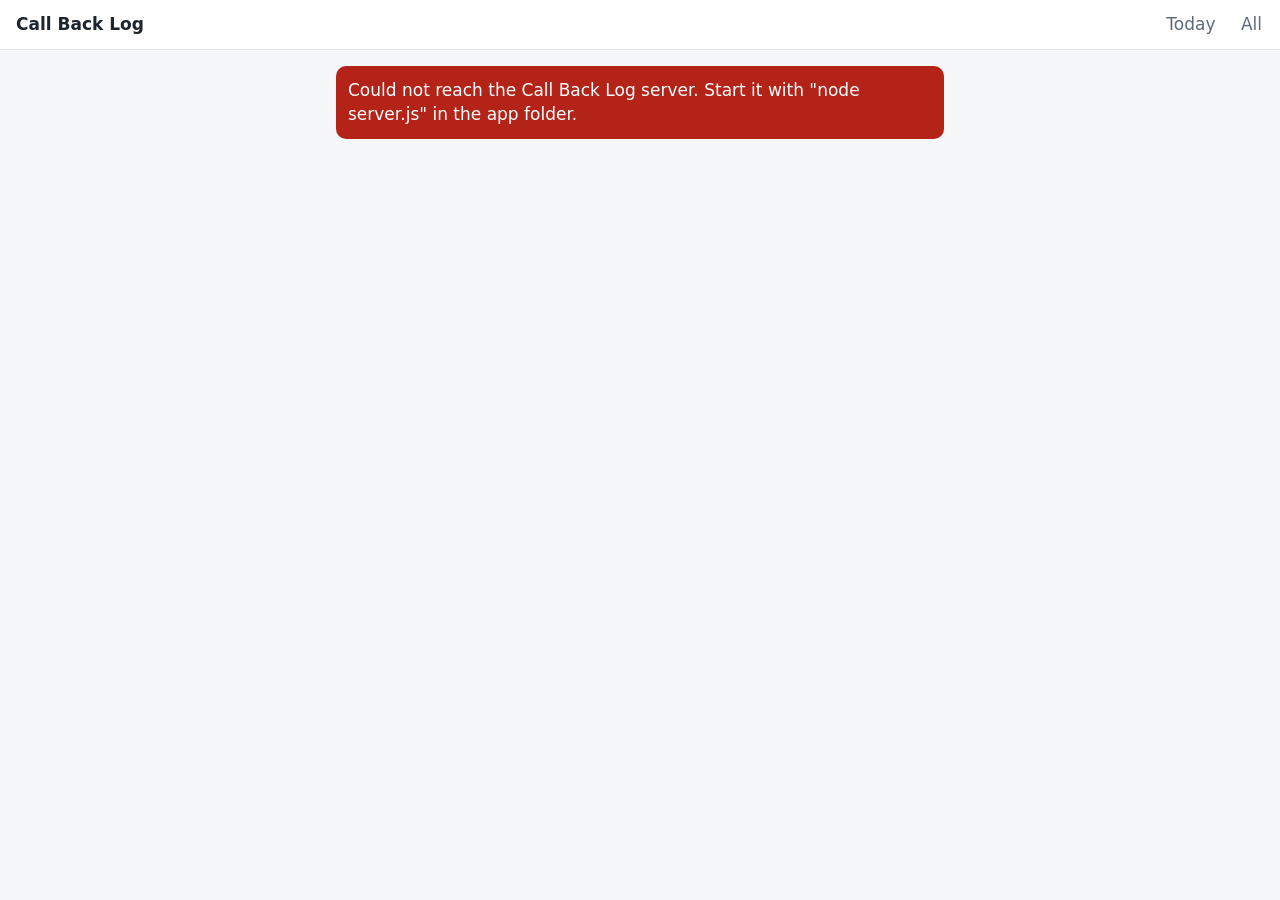
==== app/public/index.html @ a194acab "Add spoken date input for callbacks Parses phrases like 'Thursday at 2' or 'in 3 days', shows the in" ====
<!doctype html>
<html lang="en">
<head>
  <meta charset="utf-8">
  <meta name="viewport" content="width=device-width, initial-scale=1">
  <title>Call Back Log</title>
  <link rel="stylesheet" href="style.css">
</head>
<body>
  <header class="top">
    <a href="#/" class="brand">Call Back Log</a>
    <nav>
      <a href="#/" id="nav-home">Today</a>
      <a href="#/all" id="nav-all">All</a>
    </nav>
  </header>
  <main id="app" aria-live="polite"></main>
  <script src="dateparse.js"></script>
  <script src="app.js"></script>
</body>
</html>
---- app/public/style.css ----
:root {
  --bg: #f6f7f9;
  --card: #ffffff;
  --text: #1c2430;
  --muted: #5d6b7c;
  --line: #dde2e8;
  --brand: #1d4ed8;
  --brand-text: #ffffff;
  --yellow-bg: #fff3bf;
  --yellow-text: #5c4a00;
  --red-bg: #d62828;
  --red-text: #ffffff;
  --ok-bg: #e3f2e7;
  --ok-text: #14532d;
  --danger: #b42318;
}
@media (prefers-color-scheme: dark) {
  :root {
    --bg: #11151b; --card: #1a2029; --text: #e8edf3; --muted: #9aa8b8; --line: #2b3441;
    --brand: #6ea0ff; --brand-text: #08111f;
    --yellow-bg: #5c4a00; --yellow-text: #fff3bf;
    --ok-bg: #173a24; --ok-text: #bfe8cc;
    --danger: #ff8a80;
  }
}
* { box-sizing: border-box; }
body {
  margin: 0; background: var(--bg); color: var(--text);
  font: 17px/1.45 system-ui, -apple-system, "Segoe UI", Roboto, sans-serif;
}
.top {
  display: flex; align-items: center; justify-content: space-between;
  padding: 12px 16px; background: var(--card); border-bottom: 1px solid var(--line);
  position: sticky; top: 0; z-index: 5;
}
.brand { font-weight: 700; color: var(--text); text-decoration: none; }
nav a { margin-left: 16px; color: var(--muted); text-decoration: none; padding: 8px 2px; }
nav a.active { color: var(--brand); font-weight: 700; }
main { max-width: 640px; margin: 0 auto; padding: 16px; }
h1 { font-size: 1.4rem; margin: 4px 0 12px; }
h2 { font-size: 1.05rem; margin: 20px 0 8px; }
.muted { color: var(--muted); }
.card {
  background: var(--card); border: 1px solid var(--line); border-radius: 12px;
  padding: 14px; margin-bottom: 12px;
}
a.row {
  display: block; text-decoration: none; color: inherit;
}
.row-top { display: flex; justify-content: space-between; align-items: center; gap: 8px; }
.name { font-weight: 700; }
.badge {
  display: inline-block; padding: 3px 10px; border-radius: 999px;
  font-size: 0.85rem; font-weight: 700; white-space: nowrap;
}
.badge.due { background: var(--ok-bg); color: var(--ok-text); }
.badge.yellow { background: var(--yellow-bg); color: var(--yellow-text); }
.badge.red { background: var(--red-bg); color: var(--red-text); }
.badge.dnc { background: var(--danger); color: #fff; }
.card.yellow { border-left: 6px solid #e0a800; }
.card.red { border-left: 6px solid var(--red-bg); }
.btn {
  display: inline-block; min-height: 48px; padding: 12px 18px; border-radius: 10px;
  border: 1px solid var(--line); background: var(--card); color: var(--text);
  font: inherit; font-weight: 600; text-decoration: none; cursor: pointer; text-align: center;
}
.btn.primary { background: var(--brand); color: var(--brand-text); border-color: var(--brand); }
.btn.danger { color: var(--danger); border-color: var(--danger); }
.btn[disabled], .btn.disabled { opacity: 0.45; pointer-events: none; }
.btn.block { display: block; width: 100%; margin-bottom: 10px; }
.actions { display: flex; gap: 10px; flex-wrap: wrap; margin: 12px 0; }
.actions .btn { flex: 1 1 140px; }
label { display: block; font-weight: 600; margin: 14px 0 6px; }
input, textarea {
  width: 100%; padding: 12px; border: 1px solid var(--line); border-radius: 10px;
  font: inherit; background: var(--card); color: var(--text);
}
textarea { min-height: 140px; resize: vertical; }
.banner {
  background: var(--danger); color: #fff; font-weight: 700; padding: 12px 14px;
  border-radius: 10px; margin-bottom: 12px;
}
.quick { display: flex; gap: 8px; flex-wrap: wrap; margin: 8px 0; }
.quick .btn { min-height: 44px; padding: 8px 14px; }
.step { color: var(--muted); font-size: 0.9rem; }
.issue { display: flex; justify-content: space-between; align-items: center; gap: 10px; padding: 8px 0; border-bottom: 1px solid var(--line); }
.issue:last-child { border-bottom: 0; }
.issue.done span { text-decoration: line-through; color: var(--muted); }
.issue .btn { min-height: 40px; padding: 6px 12px; }
.call h3 { margin: 0 0 4px; font-size: 1rem; }
.call dl { margin: 6px 0 0; }
.call dt { font-weight: 700; font-size: 0.85rem; color: var(--muted); margin-top: 6px; }
.call dd { margin: 0; white-space: pre-wrap; }
.confirm { font-weight: 700; color: var(--ok-text); background: var(--ok-bg); padding: 8px 12px; border-radius: 8px; }
.empty { text-align: center; padding: 28px 8px; color: var(--muted); }
.error { background: var(--danger); color: #fff; padding: 12px; border-radius: 10px; }
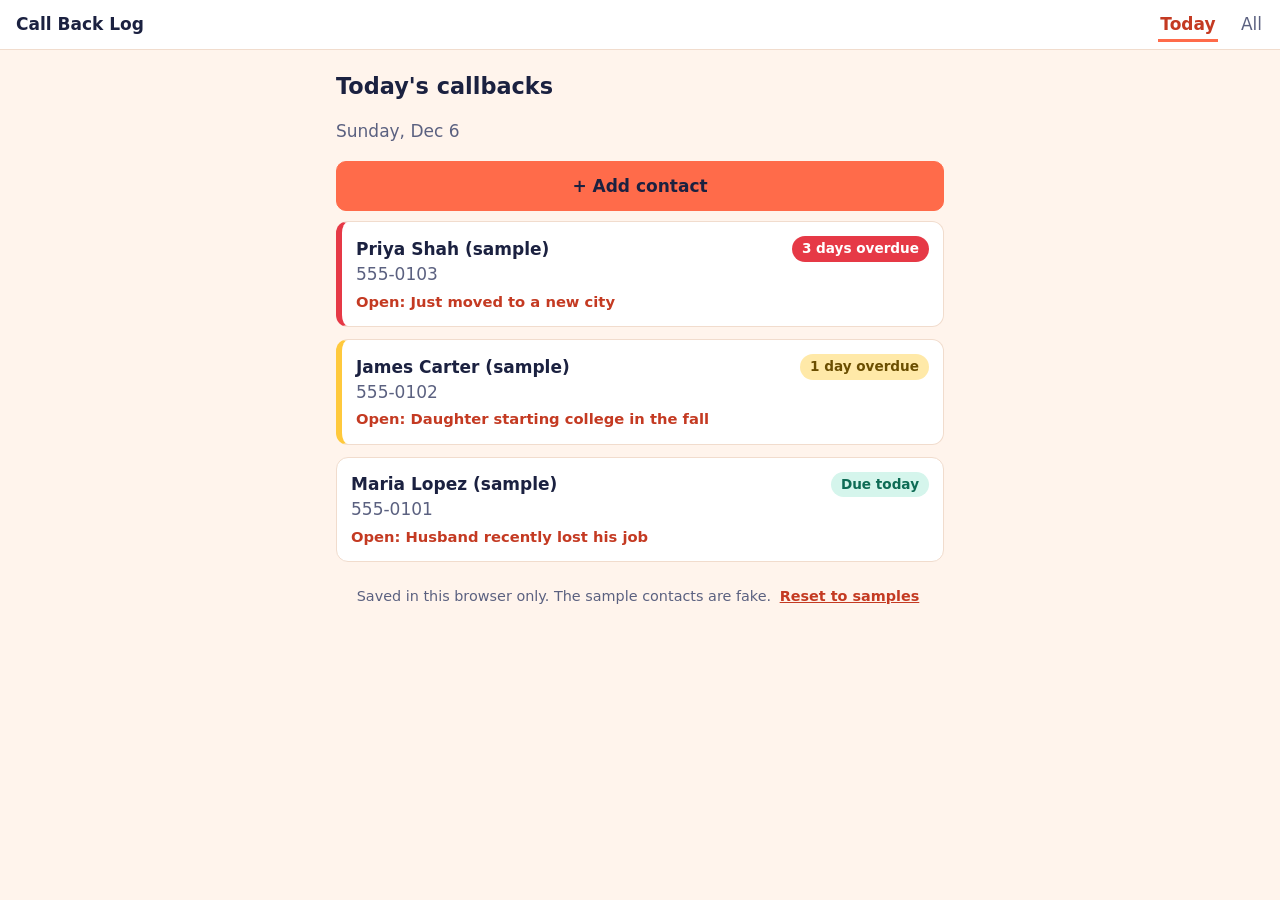
==== commit 3d223e06: "Run without the local server (browser storage) and add site publish script The app now uses server.j" ====
--- a/app/public/index.html
+++ b/app/public/index.html
@@ -15,6 +15,7 @@
     </nav>
   </header>
   <main id="app" aria-live="polite"></main>
+  <script src="sample.js"></script>
   <script src="dateparse.js"></script>
   <script src="app.js"></script>
 </body>
--- a/app/public/style.css
+++ b/app/public/style.css
@@ -1,26 +1,29 @@
 :root {
-  --bg: #f6f7f9;
+  /* Sunrise: soft peach ground, coral for actions, deep navy ink, mint for "due today" */
+  --bg: #fff4ec;
   --card: #ffffff;
-  --text: #1c2430;
-  --muted: #5d6b7c;
-  --line: #dde2e8;
-  --brand: #1d4ed8;
-  --brand-text: #ffffff;
-  --yellow-bg: #fff3bf;
-  --yellow-text: #5c4a00;
-  --red-bg: #d62828;
+  --text: #1b2140;
+  --muted: #5b6180;
+  --line: #f1dccd;
+  --brand: #ff6b4a;       /* coral fills (buttons, stripes) */
+  --brand-text: #1b2140;  /* navy reads better on coral than white does */
+  --brand-ink: #c43a22;   /* coral dark enough for small text */
+  --yellow-bg: #ffe9a8;
+  --yellow-text: #6b4e00;
+  --yellow-edge: #ffc93c;
+  --red-bg: #e63946;
   --red-text: #ffffff;
-  --ok-bg: #e3f2e7;
-  --ok-text: #14532d;
-  --danger: #b42318;
+  --ok-bg: #d5f5ec;
+  --ok-text: #0e6b55;
+  --danger: #c62f3b;
 }
 @media (prefers-color-scheme: dark) {
   :root {
-    --bg: #11151b; --card: #1a2029; --text: #e8edf3; --muted: #9aa8b8; --line: #2b3441;
-    --brand: #6ea0ff; --brand-text: #08111f;
-    --yellow-bg: #5c4a00; --yellow-text: #fff3bf;
-    --ok-bg: #173a24; --ok-text: #bfe8cc;
-    --danger: #ff8a80;
+    --bg: #161a30; --card: #1f2440; --text: #fdeee4; --muted: #b3b7cf; --line: #343a5c;
+    --brand: #ff7d5e; --brand-text: #1b2140; --brand-ink: #ff9b80;
+    --yellow-bg: #5c4500; --yellow-text: #ffe9a8; --yellow-edge: #ffc93c;
+    --ok-bg: #124a3d; --ok-text: #b8f0df;
+    --danger: #ff8a8f;
   }
 }
 * { box-sizing: border-box; }
@@ -35,7 +38,7 @@
 }
 .brand { font-weight: 700; color: var(--text); text-decoration: none; }
 nav a { margin-left: 16px; color: var(--muted); text-decoration: none; padding: 8px 2px; }
-nav a.active { color: var(--brand); font-weight: 700; }
+nav a.active { color: var(--brand-ink); font-weight: 700; box-shadow: inset 0 -3px 0 var(--brand); }
 main { max-width: 640px; margin: 0 auto; padding: 16px; }
 h1 { font-size: 1.4rem; margin: 4px 0 12px; }
 h2 { font-size: 1.05rem; margin: 20px 0 8px; }
@@ -57,7 +60,7 @@
 .badge.yellow { background: var(--yellow-bg); color: var(--yellow-text); }
 .badge.red { background: var(--red-bg); color: var(--red-text); }
 .badge.dnc { background: var(--danger); color: #fff; }
-.card.yellow { border-left: 6px solid #e0a800; }
+.card.yellow { border-left: 6px solid var(--yellow-edge); }
 .card.red { border-left: 6px solid var(--red-bg); }
 .btn {
   display: inline-block; min-height: 48px; padding: 12px 18px; border-radius: 10px;
@@ -92,5 +95,9 @@
 .call dt { font-weight: 700; font-size: 0.85rem; color: var(--muted); margin-top: 6px; }
 .call dd { margin: 0; white-space: pre-wrap; }
 .confirm { font-weight: 700; color: var(--ok-text); background: var(--ok-bg); padding: 8px 12px; border-radius: 8px; }
+.prev { margin-top: 4px; font-size: 0.92rem; font-weight: 700; color: var(--brand-ink); overflow-wrap: anywhere; }
+.prev .muted { font-weight: 600; }
+.note { margin-top: 20px; font-size: 0.9rem; color: var(--muted); text-align: center; }
+.linkbtn { background: none; border: 0; padding: 4px; font: inherit; font-weight: 700; color: var(--brand-ink); text-decoration: underline; cursor: pointer; }
 .empty { text-align: center; padding: 28px 8px; color: var(--muted); }
 .error { background: var(--danger); color: #fff; padding: 12px; border-radius: 10px; }
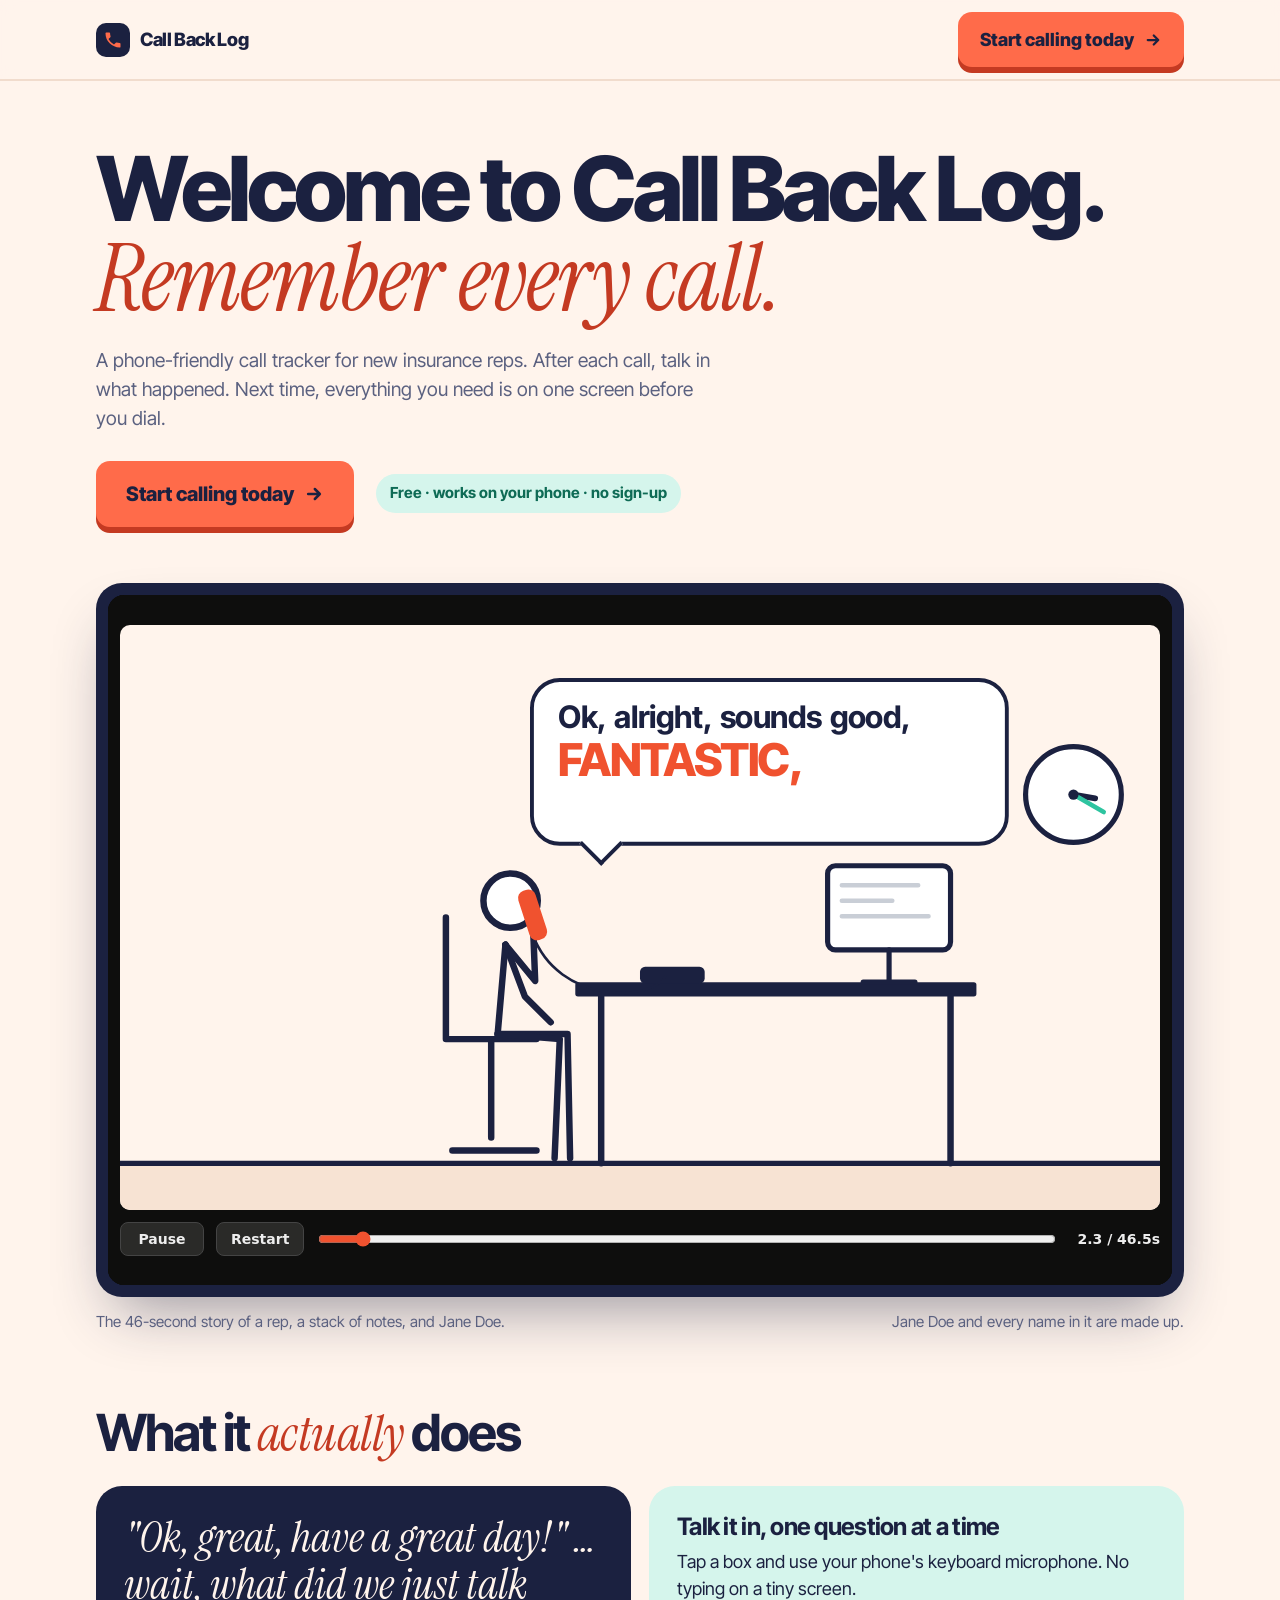
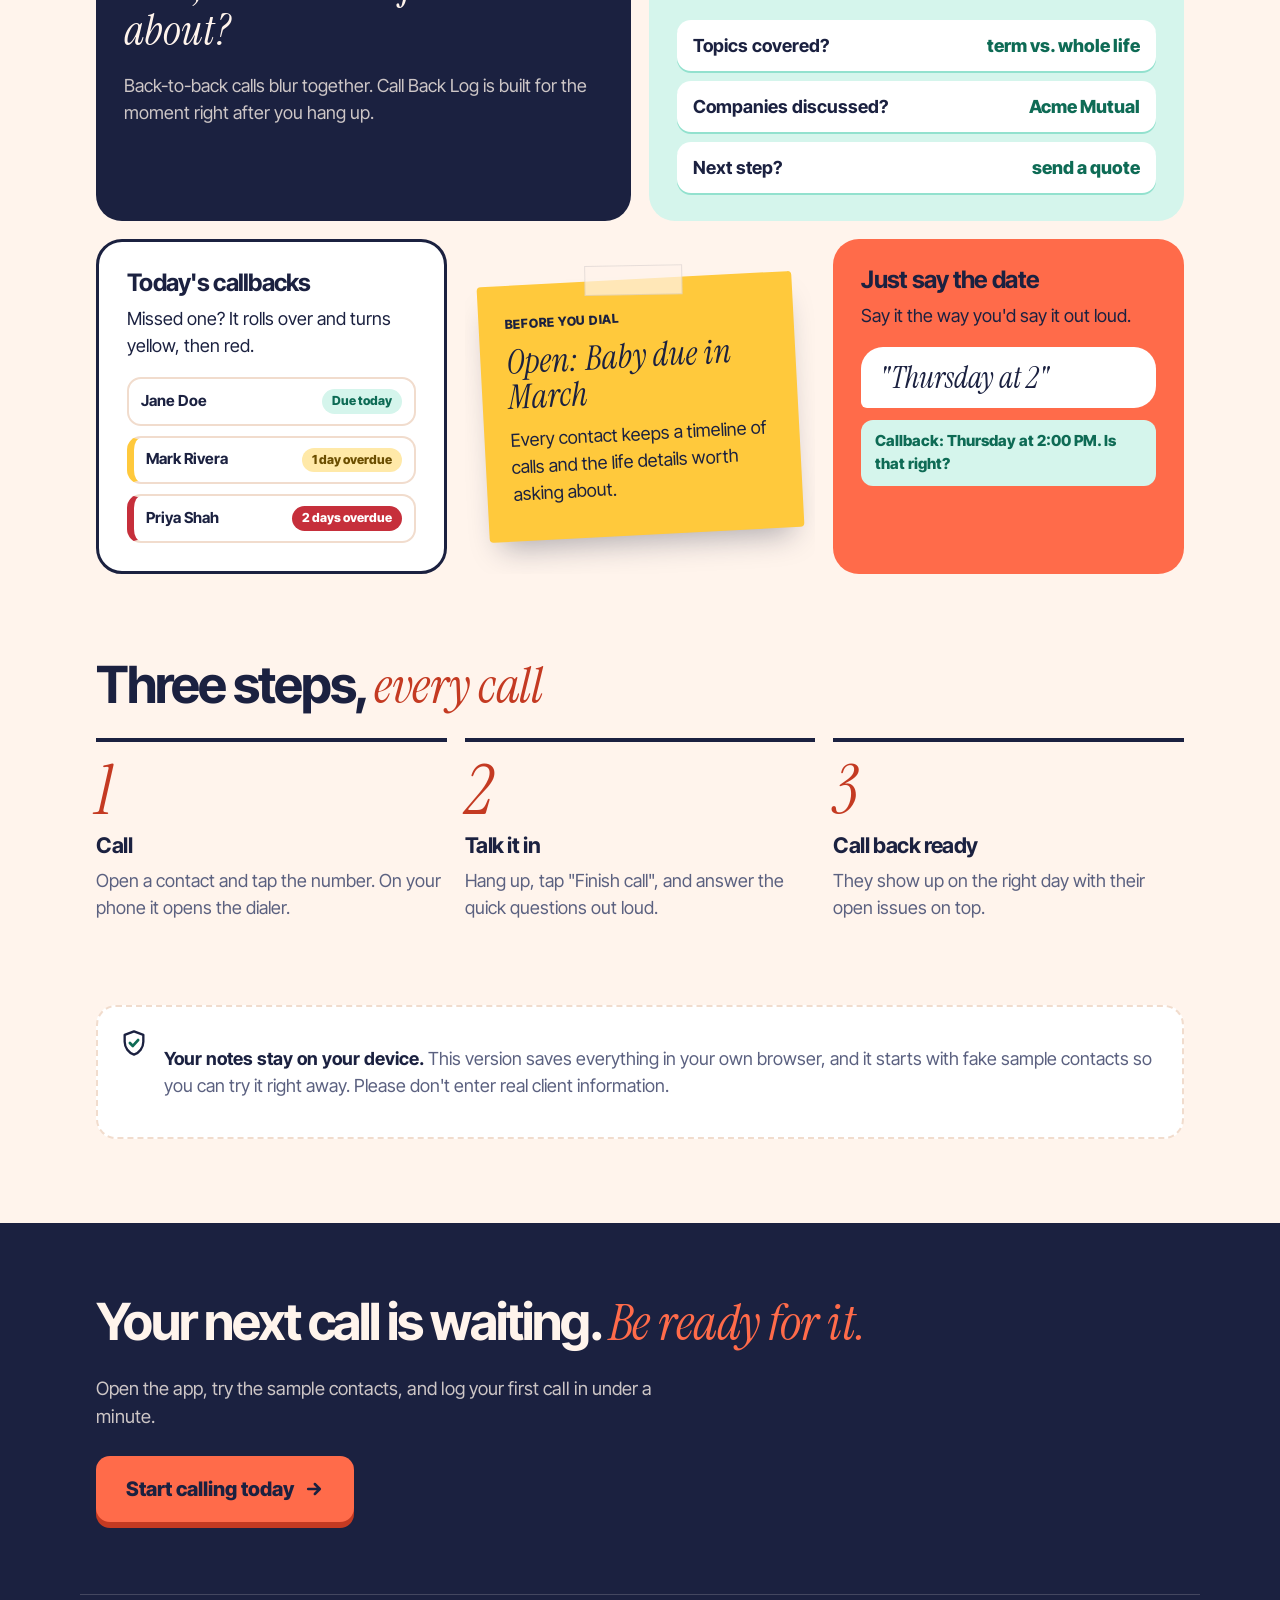
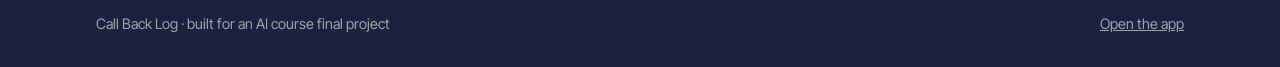
==== commit d76b576e: "Add a home page; move the app to app.html The share link now opens a welcome page with the ad, what " ====
--- a/app/public/index.html
+++ b/app/public/index.html
@@ -4,19 +4,228 @@
   <meta charset="utf-8">
   <meta name="viewport" content="width=device-width, initial-scale=1">
   <title>Call Back Log</title>
-  <link rel="stylesheet" href="style.css">
+  <meta name="description" content="Welcome to Call Back Log: a phone-friendly call tracker for new insurance reps. Talk in your notes after each call and see who to call back today.">
+  <link rel="preconnect" href="https://fonts.googleapis.com">
+  <link rel="preconnect" href="https://fonts.gstatic.com" crossorigin>
+  <link href="https://fonts.googleapis.com/css2?family=Inter+Tight:wght@500;600;700;800&family=Instrument+Serif:ital@0;1&display=swap" rel="stylesheet">
+  <style>
+    /* Sunrise, same palette as the app and the ad */
+    :root {
+      --peach: #fff4ec; --peach-deep: #ffe3d2; --card: #ffffff;
+      --navy: #1b2140; --muted: #5b6180; --line: #f1dccd;
+      --coral: #ff6b4a; --coral-ink: #c43a22;
+      --mint: #2ec4a0; --mint-soft: #d5f5ec; --mint-ink: #0e6b55;
+      --sun: #ffc93c; --sun-soft: #ffe9a8; --sun-ink: #6b4e00;
+      --red: #c62f3b;
+      --sans: "Inter Tight", "Segoe UI", system-ui, -apple-system, sans-serif;
+      --serif: "Instrument Serif", Georgia, "Times New Roman", serif;
+    }
+    * { box-sizing: border-box; }
+    html { scroll-behavior: smooth; }
+    body { margin: 0; background: var(--peach); color: var(--navy); font: 18px/1.5 var(--sans); }
+    a { color: inherit; }
+    .wrap { max-width: 1120px; margin: 0 auto; padding-left: max(16px, env(safe-area-inset-left, 0px)); padding-right: max(16px, env(safe-area-inset-right, 0px)); }
+    .serif { font-family: var(--serif); font-style: italic; font-weight: 400; letter-spacing: -0.01em; }
+
+    /* the orange "Start calling today" button, same coral as the app's Call button */
+    .cta { display: inline-flex; align-items: center; gap: 10px; background: var(--coral); color: var(--navy); font-weight: 800; text-decoration: none;
+           padding: 14px 22px; border-radius: 14px; box-shadow: 0 6px 0 var(--coral-ink); transition: transform .12s ease, box-shadow .12s ease; white-space: nowrap; }
+    .cta:hover { transform: translateY(-2px); box-shadow: 0 8px 0 var(--coral-ink); }
+    .cta:active { transform: translateY(3px); box-shadow: 0 3px 0 var(--coral-ink); }
+    .cta:focus-visible { outline: 3px solid var(--navy); outline-offset: 4px; }
+    .cta svg { flex: none; }
+    .cta.big { font-size: 1.25rem; padding: 18px 30px; }
+
+    /* top bar */
+    .top { position: sticky; top: env(safe-area-inset-top, 0px); z-index: 10; background: color-mix(in srgb, var(--peach) 92%, transparent); backdrop-filter: blur(8px); border-bottom: 2px solid var(--line); }
+    .top .wrap { display: flex; align-items: center; justify-content: space-between; gap: 12px; padding-block: 12px; }
+    .logo { display: inline-flex; align-items: center; gap: 10px; font-weight: 800; font-size: 1.15rem; text-decoration: none; letter-spacing: -0.02em; }
+    .logo i { width: 34px; height: 34px; border-radius: 10px; background: var(--navy); display: grid; place-items: center; flex: none; }
+
+    /* hero */
+    .hero { padding-block: 64px 32px; }
+    .hero h1 { margin: 0; font-size: clamp(2.6rem, 7.5vw, 5.6rem); line-height: .98; letter-spacing: -0.045em; font-weight: 800; text-wrap: balance; }
+    .hero h1 .serif { color: var(--coral-ink); display: block; font-size: 1.04em; }
+    .hero p { max-width: 620px; font-size: 1.2rem; color: var(--muted); margin: 22px 0 28px; }
+    .hero .row { display: flex; flex-wrap: wrap; gap: 14px 22px; align-items: center; }
+    .pill { display: inline-flex; gap: 8px; align-items: center; font-weight: 700; font-size: .95rem; color: var(--mint-ink); background: var(--mint-soft); padding: 8px 14px; border-radius: 999px; }
+
+    /* the ad, framed like a screen */
+    .reel { margin-block: 24px 72px; }
+    .reel-frame { background: var(--navy); border-radius: 26px; padding: 12px; box-shadow: 0 30px 60px -20px rgba(27, 33, 64, .45); }
+    .reel iframe { display: block; width: 100%; border: 0; border-radius: 16px; height: calc(min(100vw - 56px, 1096px) * 0.5625 + 74px); background: #0e0e0d; }
+    .reel-cap { display: flex; justify-content: space-between; gap: 12px; flex-wrap: wrap; color: var(--muted); font-size: .95rem; margin-top: 14px; }
+
+    /* section titles */
+    .eyeline { display: flex; align-items: baseline; gap: 14px; flex-wrap: wrap; margin-bottom: 26px; }
+    h2 { margin: 0; font-size: clamp(2rem, 4.6vw, 3.2rem); line-height: 1.02; letter-spacing: -0.04em; text-wrap: balance; }
+    h2 .serif { color: var(--coral-ink); }
+
+    /* "what it does": tiles that each look different on purpose */
+    .bento { display: grid; grid-template-columns: repeat(6, 1fr); gap: 18px; margin-bottom: 84px; }
+    .tile { border-radius: 26px; padding: 28px; position: relative; overflow: hidden; min-width: 0; }
+    .tile h3 { margin: 0 0 8px; font-size: 1.5rem; letter-spacing: -0.03em; line-height: 1.1; }
+    .tile p { margin: 0; }
+    .t-problem { grid-column: span 3; background: var(--navy); color: var(--peach); }
+    .t-problem blockquote { margin: 0 0 18px; font-family: var(--serif); font-style: italic; font-size: clamp(1.9rem, 3.6vw, 2.7rem); line-height: 1.08; }
+    .t-problem p { color: color-mix(in srgb, var(--peach) 78%, var(--navy)); }
+    .t-talk { grid-column: span 3; background: var(--mint-soft); color: var(--navy); }
+    .t-talk .q { margin-top: 18px; display: grid; gap: 10px; }
+    .t-talk .q span { background: var(--card); border-radius: 14px; padding: 12px 16px; font-weight: 700; display: flex; justify-content: space-between; gap: 10px; box-shadow: 0 2px 0 color-mix(in srgb, var(--mint) 40%, transparent); }
+    .t-talk .q b { color: var(--mint-ink); font-weight: 800; }
+    .t-today { grid-column: span 2; background: var(--card); border: 3px solid var(--navy); }
+    .stack { display: grid; gap: 10px; margin-top: 18px; }
+    .row-card { display: flex; justify-content: space-between; align-items: center; gap: 8px; border: 2px solid var(--line); border-radius: 14px; padding: 10px 12px; font-weight: 700; font-size: .95rem; }
+    .row-card.y { border-left: 7px solid var(--sun); } .row-card.r { border-left: 7px solid var(--red); }
+    .badge { font-size: .78rem; font-weight: 800; border-radius: 999px; padding: 3px 10px; white-space: nowrap; }
+    .b-mint { background: var(--mint-soft); color: var(--mint-ink); } .b-sun { background: var(--sun-soft); color: var(--sun-ink); } .b-red { background: var(--red); color: #fff; }
+    .t-note { grid-column: span 2; background: transparent; display: grid; place-items: center; padding: 18px; }
+    .sticky { background: var(--sun); color: var(--navy); width: 100%; max-width: 330px; padding: 30px 26px 34px; transform: rotate(-3deg); box-shadow: 0 18px 30px -12px rgba(27, 33, 64, .35); border-radius: 4px; position: relative; }
+    .sticky::before { content: ""; position: absolute; left: 50%; top: -14px; width: 96px; height: 28px; transform: translateX(-50%) rotate(2deg); background: color-mix(in srgb, var(--peach) 70%, transparent); border: 1px solid color-mix(in srgb, var(--navy) 10%, transparent); }
+    .sticky small { display: block; font-weight: 800; letter-spacing: .06em; text-transform: uppercase; font-size: .78rem; margin-bottom: 10px; }
+    .sticky strong { display: block; font-family: var(--serif); font-style: italic; font-weight: 400; font-size: 2.1rem; line-height: 1.05; margin-bottom: 12px; }
+    .t-date { grid-column: span 2; background: var(--coral); color: var(--navy); }
+    .speech { margin-top: 18px; background: var(--card); border-radius: 22px 22px 22px 6px; padding: 14px 18px; font-family: var(--serif); font-style: italic; font-size: 1.9rem; line-height: 1.1; }
+    .confirm { margin-top: 12px; background: var(--mint-soft); color: var(--mint-ink); font-weight: 800; border-radius: 12px; padding: 10px 14px; font-size: .95rem; }
+
+    /* three steps */
+    .steps { display: grid; grid-template-columns: repeat(3, 1fr); gap: 18px; margin-bottom: 84px; counter-reset: step; }
+    .step { border-top: 4px solid var(--navy); padding-top: 18px; }
+    .step::before { counter-increment: step; content: counter(step); display: block; font-family: var(--serif); font-style: italic; font-size: 4.2rem; line-height: .9; color: var(--coral-ink); margin-bottom: 8px; }
+    .step h3 { margin: 0 0 6px; font-size: 1.35rem; letter-spacing: -0.02em; }
+    .step p { margin: 0; color: var(--muted); }
+
+    /* honest note about data */
+    .note { display: flex; gap: 16px; align-items: flex-start; background: var(--card); border: 2px dashed var(--line); border-radius: 20px; padding: 20px 22px; margin-bottom: 84px; color: var(--muted); }
+    .note b { color: var(--navy); }
+
+    /* bottom call to action */
+    .finale { background: var(--navy); color: var(--peach); padding-block: 72px; }
+    .finale .wrap { display: grid; gap: 26px; justify-items: start; }
+    .finale h2 .serif { color: var(--coral); }
+    .finale p { margin: 0; max-width: 560px; color: color-mix(in srgb, var(--peach) 78%, var(--navy)); font-size: 1.15rem; }
+    footer { background: var(--navy); color: color-mix(in srgb, var(--peach) 60%, var(--navy)); font-size: .9rem; padding-block: 0 32px; }
+    footer .wrap { border-top: 1px solid color-mix(in srgb, var(--peach) 18%, transparent); padding-top: 18px; display: flex; justify-content: space-between; gap: 12px; flex-wrap: wrap; }
+
+    @media (max-width: 860px) {
+      .bento { grid-template-columns: 1fr 1fr; }
+      .t-problem, .t-talk { grid-column: span 2; }
+      .t-today, .t-note, .t-date { grid-column: span 1; }
+      .t-date { grid-column: span 2; }
+      .steps { grid-template-columns: 1fr; }
+    }
+    @media (max-width: 560px) {
+      .bento { grid-template-columns: 1fr; }
+      .bento > * { grid-column: span 1 !important; }
+      .top .cta { padding: 10px 14px; font-size: .95rem; }
+      .top .cta .long { display: none; }
+      .reel iframe { height: calc((100vw - 56px) * 0.5625 + 74px); }
+    }
+    @media (prefers-reduced-motion: reduce) { html { scroll-behavior: auto; } .cta { transition: none; } }
+  </style>
 </head>
 <body>
   <header class="top">
-    <a href="#/" class="brand">Call Back Log</a>
-    <nav>
-      <a href="#/" id="nav-home">Today</a>
-      <a href="#/all" id="nav-all">All</a>
-    </nav>
+    <div class="wrap">
+      <a class="logo" href="#top">
+        <i aria-hidden="true"><svg width="20" height="20" viewBox="0 0 24 24"><path d="M6.6 10.8a15.2 15.2 0 0 0 6.6 6.6l2.2-2.2a1 1 0 0 1 1-.25 11.4 11.4 0 0 0 3.6.57 1 1 0 0 1 1 1V20a1 1 0 0 1-1 1A17 17 0 0 1 3 4a1 1 0 0 1 1-1h3.5a1 1 0 0 1 1 1c0 1.25.2 2.45.57 3.6a1 1 0 0 1-.25 1z" fill="#ff6b4a"/></svg></i>
+        Call Back Log
+      </a>
+      <a class="cta" href="app.html"><span>Start calling<span class="long"> today</span></span>
+        <svg width="18" height="18" viewBox="0 0 24 24" aria-hidden="true"><path d="M5 12h13M13 6l6 6-6 6" fill="none" stroke="currentColor" stroke-width="3" stroke-linecap="round" stroke-linejoin="round"/></svg></a>
+    </div>
   </header>
-  <main id="app" aria-live="polite"></main>
-  <script src="sample.js"></script>
-  <script src="dateparse.js"></script>
-  <script src="app.js"></script>
+
+  <main id="top">
+    <section class="hero wrap">
+      <h1>Welcome to Call Back Log. <span class="serif">Remember every call.</span></h1>
+      <p>A phone-friendly call tracker for new insurance reps. After each call, talk in what happened. Next time, everything you need is on one screen before you dial.</p>
+      <div class="row">
+        <a class="cta big" href="app.html">Start calling today
+          <svg width="20" height="20" viewBox="0 0 24 24" aria-hidden="true"><path d="M5 12h13M13 6l6 6-6 6" fill="none" stroke="currentColor" stroke-width="3" stroke-linecap="round" stroke-linejoin="round"/></svg></a>
+        <span class="pill">Free · works on your phone · no sign-up</span>
+      </div>
+    </section>
+
+    <section class="reel wrap" aria-label="Call Back Log ad">
+      <div class="reel-frame">
+        <iframe src="ad.html" title="Call Back Log ad: a 46-second animated story" loading="lazy" allow="fullscreen"></iframe>
+      </div>
+      <div class="reel-cap"><span>The 46-second story of a rep, a stack of notes, and Jane Doe.</span><span>Jane Doe and every name in it are made up.</span></div>
+    </section>
+
+    <section class="wrap" aria-labelledby="does">
+      <div class="eyeline"><h2 id="does">What it <span class="serif">actually</span> does</h2></div>
+      <div class="bento">
+        <article class="tile t-problem">
+          <blockquote>"Ok, great, have a great day!" …wait, what did we just talk about?</blockquote>
+          <p>Back-to-back calls blur together. Call Back Log is built for the moment right after you hang up.</p>
+        </article>
+
+        <article class="tile t-talk">
+          <h3>Talk it in, one question at a time</h3>
+          <p>Tap a box and use your phone's keyboard microphone. No typing on a tiny screen.</p>
+          <div class="q">
+            <span>Topics covered? <b>term vs. whole life</b></span>
+            <span>Companies discussed? <b>Acme Mutual</b></span>
+            <span>Next step? <b>send a quote</b></span>
+          </div>
+        </article>
+
+        <article class="tile t-today">
+          <h3>Today's callbacks</h3>
+          <p>Missed one? It rolls over and turns yellow, then red.</p>
+          <div class="stack" aria-label="Example callback list">
+            <div class="row-card"><span>Jane Doe</span><span class="badge b-mint">Due today</span></div>
+            <div class="row-card y"><span>Mark Rivera</span><span class="badge b-sun">1 day overdue</span></div>
+            <div class="row-card r"><span>Priya Shah</span><span class="badge b-red">2 days overdue</span></div>
+          </div>
+        </article>
+
+        <article class="tile t-note">
+          <div class="sticky">
+            <small>Before you dial</small>
+            <strong>Open: Baby due in March</strong>
+            Every contact keeps a timeline of calls and the life details worth asking about.
+          </div>
+        </article>
+
+        <article class="tile t-date">
+          <h3>Just say the date</h3>
+          <p>Say it the way you'd say it out loud.</p>
+          <div class="speech">"Thursday at 2"</div>
+          <div class="confirm">Callback: Thursday at 2:00 PM. Is that right?</div>
+        </article>
+      </div>
+    </section>
+
+    <section class="wrap" aria-labelledby="how">
+      <div class="eyeline"><h2 id="how">Three steps, <span class="serif">every call</span></h2></div>
+      <div class="steps">
+        <div class="step"><h3>Call</h3><p>Open a contact and tap the number. On your phone it opens the dialer.</p></div>
+        <div class="step"><h3>Talk it in</h3><p>Hang up, tap "Finish call", and answer the quick questions out loud.</p></div>
+        <div class="step"><h3>Call back ready</h3><p>They show up on the right day with their open issues on top.</p></div>
+      </div>
+    </section>
+
+    <section class="wrap">
+      <div class="note">
+        <svg width="28" height="28" viewBox="0 0 24 24" aria-hidden="true" style="flex:none;margin-top:2px"><path d="M12 2 4 5v6c0 5 3.4 9.4 8 11 4.6-1.6 8-6 8-11V5l-8-3z" fill="none" stroke="#1b2140" stroke-width="2" stroke-linejoin="round"/><path d="M8.5 12l2.5 2.5 4.5-5" fill="none" stroke="#0e6b55" stroke-width="2.4" stroke-linecap="round" stroke-linejoin="round"/></svg>
+        <p><b>Your notes stay on your device.</b> This version saves everything in your own browser, and it starts with fake sample contacts so you can try it right away. Please don't enter real client information.</p>
+      </div>
+    </section>
+  </main>
+
+  <section class="finale" aria-labelledby="go">
+    <div class="wrap">
+      <h2 id="go">Your next call is waiting. <span class="serif">Be ready for it.</span></h2>
+      <p>Open the app, try the sample contacts, and log your first call in under a minute.</p>
+      <a class="cta big" href="app.html">Start calling today
+        <svg width="20" height="20" viewBox="0 0 24 24" aria-hidden="true"><path d="M5 12h13M13 6l6 6-6 6" fill="none" stroke="currentColor" stroke-width="3" stroke-linecap="round" stroke-linejoin="round"/></svg></a>
+    </div>
+  </section>
+  <footer>
+    <div class="wrap"><span>Call Back Log · built for an AI course final project</span><a href="app.html">Open the app</a></div>
+  </footer>
 </body>
 </html>
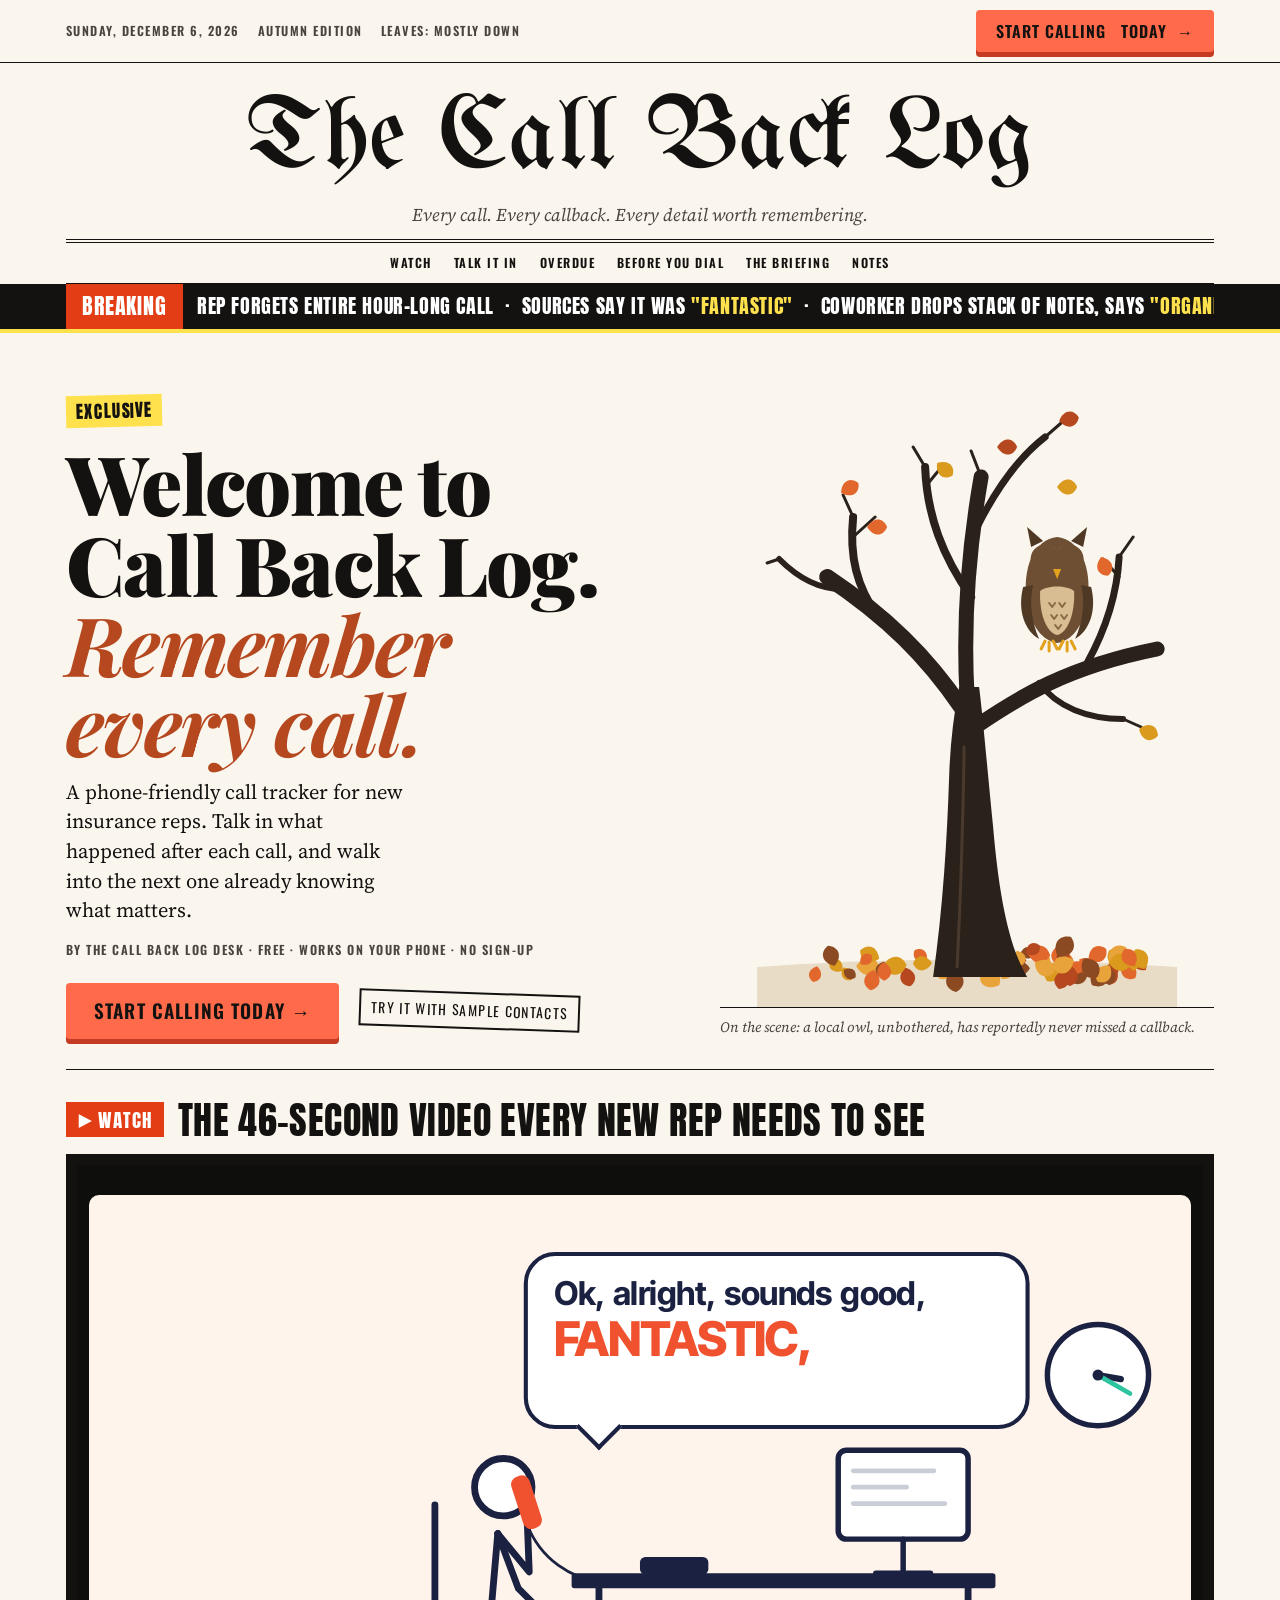
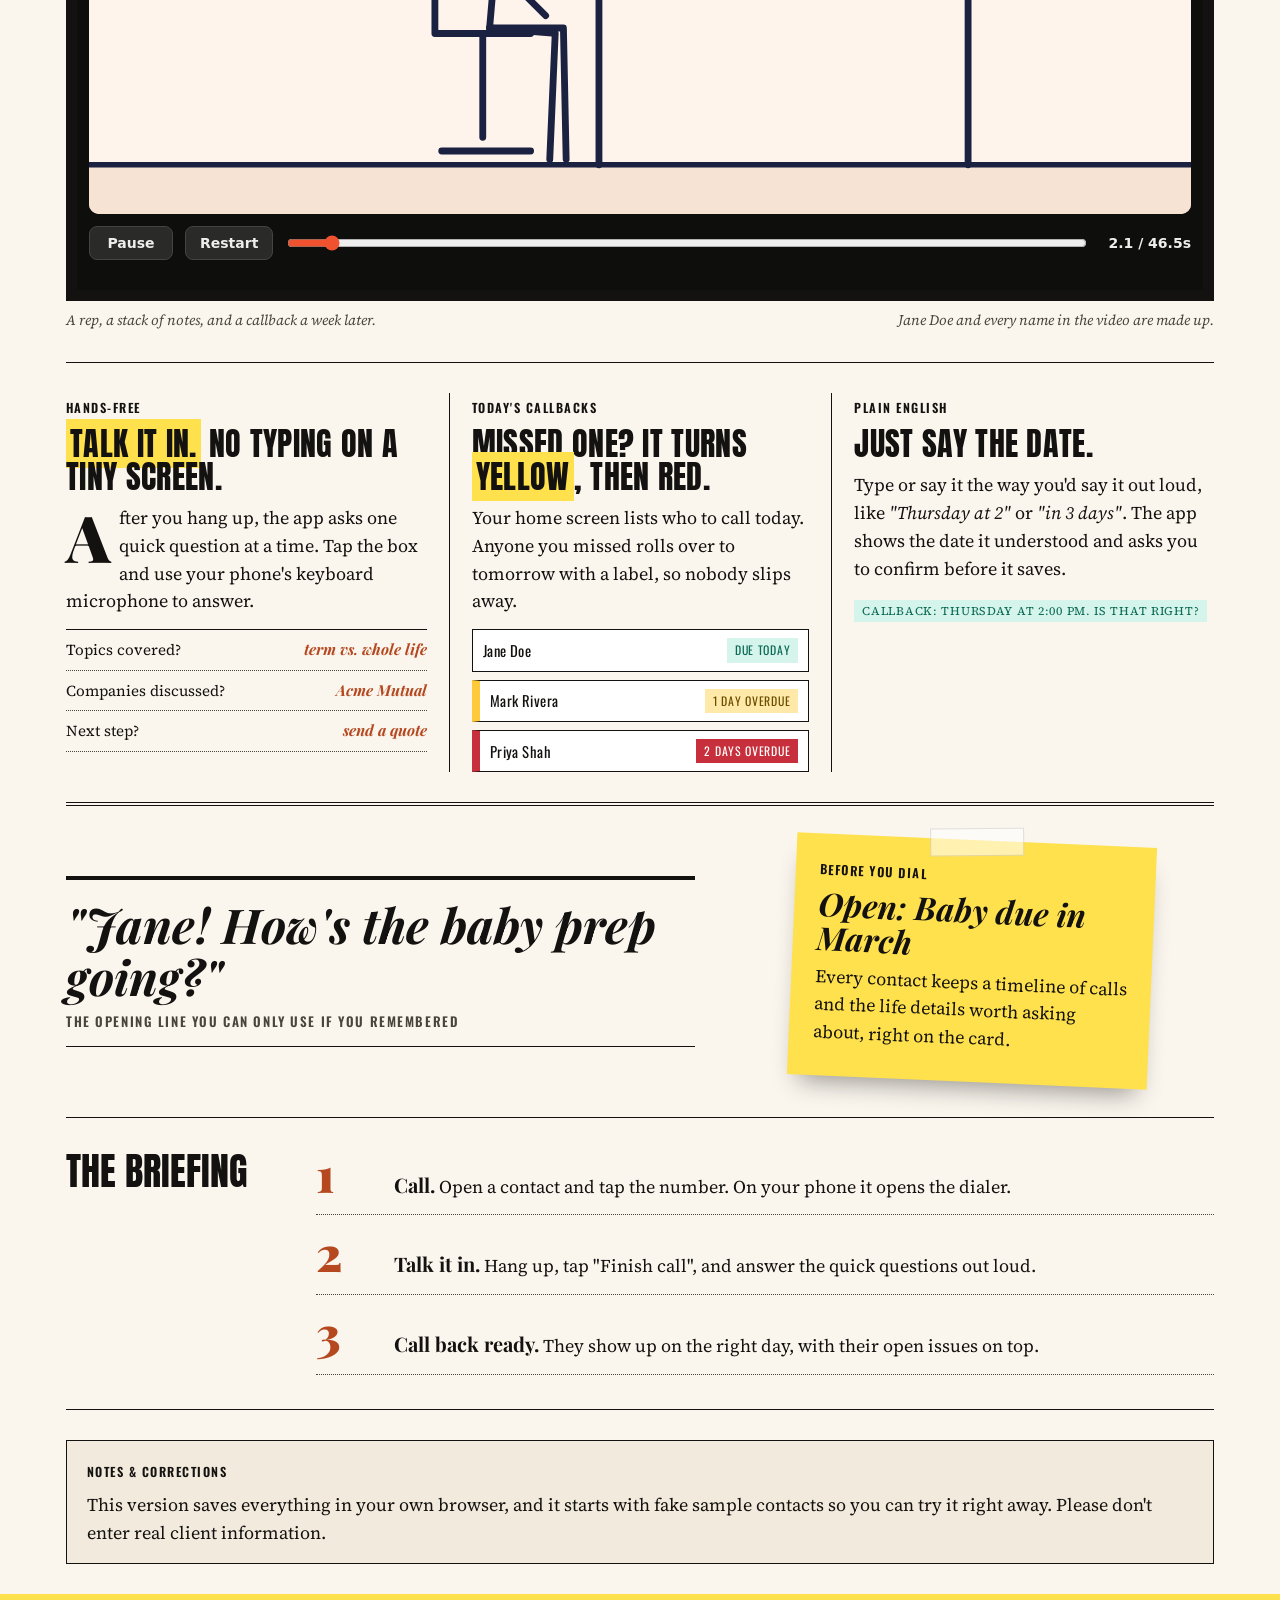
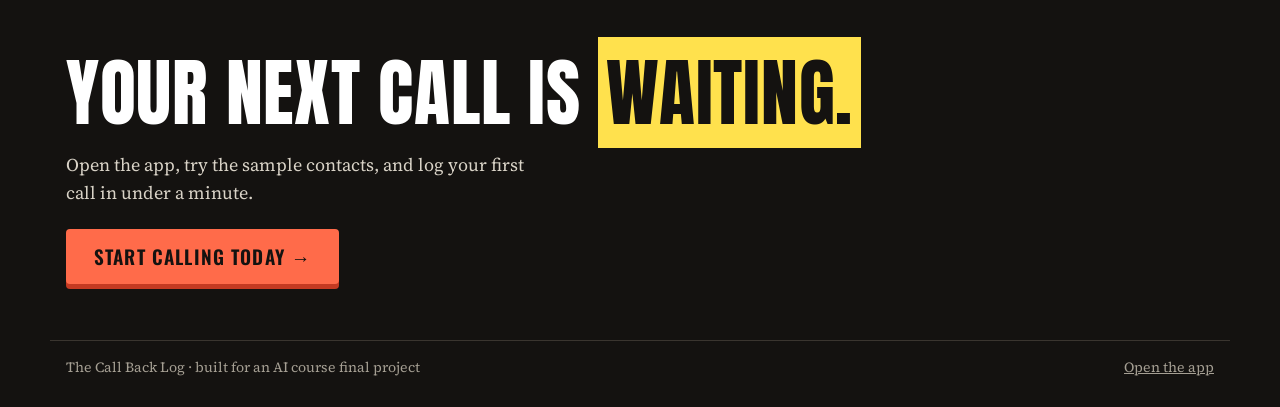
==== commit 7e3f69ba: "Restyle the home page as an autumn front page Broadsheet masthead, rules and columns with tabloid ba" ====
--- a/app/public/index.html
+++ b/app/public/index.html
@@ -3,229 +3,358 @@
 <head>
   <meta charset="utf-8">
   <meta name="viewport" content="width=device-width, initial-scale=1">
-  <title>Call Back Log</title>
+  <title>The Call Back Log</title>
   <meta name="description" content="Welcome to Call Back Log: a phone-friendly call tracker for new insurance reps. Talk in your notes after each call and see who to call back today.">
   <link rel="preconnect" href="https://fonts.googleapis.com">
   <link rel="preconnect" href="https://fonts.gstatic.com" crossorigin>
-  <link href="https://fonts.googleapis.com/css2?family=Inter+Tight:wght@500;600;700;800&family=Instrument+Serif:ital@0;1&display=swap" rel="stylesheet">
+  <link href="https://fonts.googleapis.com/css2?family=Anton&family=Playfair+Display:ital,wght@0,700;0,900;1,700&family=Source+Serif+4:ital,opsz,wght@0,8..60,400;0,8..60,600;1,8..60,400&family=UnifrakturMaguntia&family=Oswald:wght@500;600&display=swap" rel="stylesheet">
   <style>
-    /* Sunrise, same palette as the app and the ad */
+    /* Front page: broadsheet type and rules, tabloid banners, autumn edition */
     :root {
-      --peach: #fff4ec; --peach-deep: #ffe3d2; --card: #ffffff;
-      --navy: #1b2140; --muted: #5b6180; --line: #f1dccd;
-      --coral: #ff6b4a; --coral-ink: #c43a22;
-      --mint: #2ec4a0; --mint-soft: #d5f5ec; --mint-ink: #0e6b55;
-      --sun: #ffc93c; --sun-soft: #ffe9a8; --sun-ink: #6b4e00;
-      --red: #c62f3b;
-      --sans: "Inter Tight", "Segoe UI", system-ui, -apple-system, sans-serif;
-      --serif: "Instrument Serif", Georgia, "Times New Roman", serif;
+      --paper: #faf6ee; --paper-2: #f2ebdd; --ink: #141210; --ink-2: #4a443d; --rule: #141210;
+      --cta: #ff6b4a; --cta-edge: #c43a22;           /* same orange as the app's Call button */
+      --flash: #ffe14d;                               /* tabloid yellow */
+      --hot: #e23d14;                                 /* banner red-orange */
+      --rust: #b5481f; --gold: #d99a1e; --leaf: #e2672d; --bark: #2a211b;
+      --mast: "UnifrakturMaguntia", "Old English Text MT", Georgia, serif;
+      --head: "Playfair Display", Georgia, "Times New Roman", serif;
+      --body: "Source Serif 4", Georgia, "Times New Roman", serif;
+      --tab: "Anton", "Oswald", Impact, "Arial Narrow", sans-serif;
+      --label: "Oswald", "Arial Narrow", Arial, sans-serif;
     }
     * { box-sizing: border-box; }
-    html { scroll-behavior: smooth; }
-    body { margin: 0; background: var(--peach); color: var(--navy); font: 18px/1.5 var(--sans); }
+    body { margin: 0; background: var(--paper); color: var(--ink); font: 18px/1.55 var(--body); }
     a { color: inherit; }
-    .wrap { max-width: 1120px; margin: 0 auto; padding-left: max(16px, env(safe-area-inset-left, 0px)); padding-right: max(16px, env(safe-area-inset-right, 0px)); }
-    .serif { font-family: var(--serif); font-style: italic; font-weight: 400; letter-spacing: -0.01em; }
-
-    /* the orange "Start calling today" button, same coral as the app's Call button */
-    .cta { display: inline-flex; align-items: center; gap: 10px; background: var(--coral); color: var(--navy); font-weight: 800; text-decoration: none;
-           padding: 14px 22px; border-radius: 14px; box-shadow: 0 6px 0 var(--coral-ink); transition: transform .12s ease, box-shadow .12s ease; white-space: nowrap; }
-    .cta:hover { transform: translateY(-2px); box-shadow: 0 8px 0 var(--coral-ink); }
-    .cta:active { transform: translateY(3px); box-shadow: 0 3px 0 var(--coral-ink); }
-    .cta:focus-visible { outline: 3px solid var(--navy); outline-offset: 4px; }
-    .cta svg { flex: none; }
-    .cta.big { font-size: 1.25rem; padding: 18px 30px; }
-
-    /* top bar */
-    .top { position: sticky; top: env(safe-area-inset-top, 0px); z-index: 10; background: color-mix(in srgb, var(--peach) 92%, transparent); backdrop-filter: blur(8px); border-bottom: 2px solid var(--line); }
-    .top .wrap { display: flex; align-items: center; justify-content: space-between; gap: 12px; padding-block: 12px; }
-    .logo { display: inline-flex; align-items: center; gap: 10px; font-weight: 800; font-size: 1.15rem; text-decoration: none; letter-spacing: -0.02em; }
-    .logo i { width: 34px; height: 34px; border-radius: 10px; background: var(--navy); display: grid; place-items: center; flex: none; }
-
-    /* hero */
-    .hero { padding-block: 64px 32px; }
-    .hero h1 { margin: 0; font-size: clamp(2.6rem, 7.5vw, 5.6rem); line-height: .98; letter-spacing: -0.045em; font-weight: 800; text-wrap: balance; }
-    .hero h1 .serif { color: var(--coral-ink); display: block; font-size: 1.04em; }
-    .hero p { max-width: 620px; font-size: 1.2rem; color: var(--muted); margin: 22px 0 28px; }
-    .hero .row { display: flex; flex-wrap: wrap; gap: 14px 22px; align-items: center; }
-    .pill { display: inline-flex; gap: 8px; align-items: center; font-weight: 700; font-size: .95rem; color: var(--mint-ink); background: var(--mint-soft); padding: 8px 14px; border-radius: 999px; }
-
-    /* the ad, framed like a screen */
-    .reel { margin-block: 24px 72px; }
-    .reel-frame { background: var(--navy); border-radius: 26px; padding: 12px; box-shadow: 0 30px 60px -20px rgba(27, 33, 64, .45); }
-    .reel iframe { display: block; width: 100%; border: 0; border-radius: 16px; height: calc(min(100vw - 56px, 1096px) * 0.5625 + 74px); background: #0e0e0d; }
-    .reel-cap { display: flex; justify-content: space-between; gap: 12px; flex-wrap: wrap; color: var(--muted); font-size: .95rem; margin-top: 14px; }
-
-    /* section titles */
-    .eyeline { display: flex; align-items: baseline; gap: 14px; flex-wrap: wrap; margin-bottom: 26px; }
-    h2 { margin: 0; font-size: clamp(2rem, 4.6vw, 3.2rem); line-height: 1.02; letter-spacing: -0.04em; text-wrap: balance; }
-    h2 .serif { color: var(--coral-ink); }
-
-    /* "what it does": tiles that each look different on purpose */
-    .bento { display: grid; grid-template-columns: repeat(6, 1fr); gap: 18px; margin-bottom: 84px; }
-    .tile { border-radius: 26px; padding: 28px; position: relative; overflow: hidden; min-width: 0; }
-    .tile h3 { margin: 0 0 8px; font-size: 1.5rem; letter-spacing: -0.03em; line-height: 1.1; }
-    .tile p { margin: 0; }
-    .t-problem { grid-column: span 3; background: var(--navy); color: var(--peach); }
-    .t-problem blockquote { margin: 0 0 18px; font-family: var(--serif); font-style: italic; font-size: clamp(1.9rem, 3.6vw, 2.7rem); line-height: 1.08; }
-    .t-problem p { color: color-mix(in srgb, var(--peach) 78%, var(--navy)); }
-    .t-talk { grid-column: span 3; background: var(--mint-soft); color: var(--navy); }
-    .t-talk .q { margin-top: 18px; display: grid; gap: 10px; }
-    .t-talk .q span { background: var(--card); border-radius: 14px; padding: 12px 16px; font-weight: 700; display: flex; justify-content: space-between; gap: 10px; box-shadow: 0 2px 0 color-mix(in srgb, var(--mint) 40%, transparent); }
-    .t-talk .q b { color: var(--mint-ink); font-weight: 800; }
-    .t-today { grid-column: span 2; background: var(--card); border: 3px solid var(--navy); }
-    .stack { display: grid; gap: 10px; margin-top: 18px; }
-    .row-card { display: flex; justify-content: space-between; align-items: center; gap: 8px; border: 2px solid var(--line); border-radius: 14px; padding: 10px 12px; font-weight: 700; font-size: .95rem; }
-    .row-card.y { border-left: 7px solid var(--sun); } .row-card.r { border-left: 7px solid var(--red); }
-    .badge { font-size: .78rem; font-weight: 800; border-radius: 999px; padding: 3px 10px; white-space: nowrap; }
-    .b-mint { background: var(--mint-soft); color: var(--mint-ink); } .b-sun { background: var(--sun-soft); color: var(--sun-ink); } .b-red { background: var(--red); color: #fff; }
-    .t-note { grid-column: span 2; background: transparent; display: grid; place-items: center; padding: 18px; }
-    .sticky { background: var(--sun); color: var(--navy); width: 100%; max-width: 330px; padding: 30px 26px 34px; transform: rotate(-3deg); box-shadow: 0 18px 30px -12px rgba(27, 33, 64, .35); border-radius: 4px; position: relative; }
-    .sticky::before { content: ""; position: absolute; left: 50%; top: -14px; width: 96px; height: 28px; transform: translateX(-50%) rotate(2deg); background: color-mix(in srgb, var(--peach) 70%, transparent); border: 1px solid color-mix(in srgb, var(--navy) 10%, transparent); }
-    .sticky small { display: block; font-weight: 800; letter-spacing: .06em; text-transform: uppercase; font-size: .78rem; margin-bottom: 10px; }
-    .sticky strong { display: block; font-family: var(--serif); font-style: italic; font-weight: 400; font-size: 2.1rem; line-height: 1.05; margin-bottom: 12px; }
-    .t-date { grid-column: span 2; background: var(--coral); color: var(--navy); }
-    .speech { margin-top: 18px; background: var(--card); border-radius: 22px 22px 22px 6px; padding: 14px 18px; font-family: var(--serif); font-style: italic; font-size: 1.9rem; line-height: 1.1; }
-    .confirm { margin-top: 12px; background: var(--mint-soft); color: var(--mint-ink); font-weight: 800; border-radius: 12px; padding: 10px 14px; font-size: .95rem; }
-
-    /* three steps */
-    .steps { display: grid; grid-template-columns: repeat(3, 1fr); gap: 18px; margin-bottom: 84px; counter-reset: step; }
-    .step { border-top: 4px solid var(--navy); padding-top: 18px; }
-    .step::before { counter-increment: step; content: counter(step); display: block; font-family: var(--serif); font-style: italic; font-size: 4.2rem; line-height: .9; color: var(--coral-ink); margin-bottom: 8px; }
-    .step h3 { margin: 0 0 6px; font-size: 1.35rem; letter-spacing: -0.02em; }
-    .step p { margin: 0; color: var(--muted); }
-
-    /* honest note about data */
-    .note { display: flex; gap: 16px; align-items: flex-start; background: var(--card); border: 2px dashed var(--line); border-radius: 20px; padding: 20px 22px; margin-bottom: 84px; color: var(--muted); }
-    .note b { color: var(--navy); }
-
-    /* bottom call to action */
-    .finale { background: var(--navy); color: var(--peach); padding-block: 72px; }
-    .finale .wrap { display: grid; gap: 26px; justify-items: start; }
-    .finale h2 .serif { color: var(--coral); }
-    .finale p { margin: 0; max-width: 560px; color: color-mix(in srgb, var(--peach) 78%, var(--navy)); font-size: 1.15rem; }
-    footer { background: var(--navy); color: color-mix(in srgb, var(--peach) 60%, var(--navy)); font-size: .9rem; padding-block: 0 32px; }
-    footer .wrap { border-top: 1px solid color-mix(in srgb, var(--peach) 18%, transparent); padding-top: 18px; display: flex; justify-content: space-between; gap: 12px; flex-wrap: wrap; }
-
-    @media (max-width: 860px) {
-      .bento { grid-template-columns: 1fr 1fr; }
-      .t-problem, .t-talk { grid-column: span 2; }
-      .t-today, .t-note, .t-date { grid-column: span 1; }
-      .t-date { grid-column: span 2; }
-      .steps { grid-template-columns: 1fr; }
+    .page { max-width: 1180px; margin: 0 auto; padding-left: max(16px, env(safe-area-inset-left, 0px)); padding-right: max(16px, env(safe-area-inset-right, 0px)); }
+    .label { font-family: var(--label); text-transform: uppercase; letter-spacing: .12em; font-size: .78rem; font-weight: 600; }
+
+    /* orange button, unchanged from the app */
+    .cta { display: inline-flex; align-items: center; gap: 10px; background: var(--cta); color: var(--ink); font: 600 1rem/1 var(--label); text-transform: uppercase; letter-spacing: .06em;
+           text-decoration: none; padding: 13px 20px; border-radius: 4px; box-shadow: 0 5px 0 var(--cta-edge); white-space: nowrap; transition: transform .12s, box-shadow .12s; }
+    .cta:hover { transform: translateY(-2px); box-shadow: 0 7px 0 var(--cta-edge); }
+    .cta:active { transform: translateY(3px); box-shadow: 0 2px 0 var(--cta-edge); }
+    .cta:focus-visible { outline: 3px solid var(--ink); outline-offset: 4px; }
+    .cta.big { font-size: 1.2rem; padding: 18px 28px; }
+
+    /* top strip */
+    .strip { border-bottom: 1px solid var(--rule); background: var(--paper); position: sticky; top: env(safe-area-inset-top, 0px); z-index: 20; }
+    .strip .page { display: flex; justify-content: space-between; align-items: center; gap: 12px; padding-block: 10px; }
+    .strip .meta { display: flex; gap: 18px; flex-wrap: wrap; color: var(--ink-2); }
+
+    /* masthead */
+    .mast { text-align: center; padding-block: 26px 10px; border-bottom: 4px double var(--rule); }
+    .mast h1 { margin: 0; font-family: var(--mast); font-weight: 400; font-size: clamp(2.8rem, 9vw, 6.4rem); line-height: 1; letter-spacing: .01em; }
+    .mast .motto { margin: 10px 0 0; font-style: italic; color: var(--ink-2); }
+    .sections { display: flex; justify-content: center; flex-wrap: wrap; gap: 6px 22px; padding-block: 10px; border-bottom: 1px solid var(--rule); }
+    .sections a { text-decoration: none; }
+    .sections a:hover { text-decoration: underline; }
+
+    /* tabloid banner */
+    .breaking { background: var(--ink); color: #fff; overflow: hidden; border-bottom: 4px solid var(--flash); }
+    .breaking .page { display: flex; align-items: stretch; gap: 0; }
+    .breaking .tag { background: var(--hot); color: #fff; font: 400 1.35rem/1 var(--tab); letter-spacing: .04em; padding: 12px 16px; flex: none; display: flex; align-items: center; }
+    .ticker { overflow: hidden; flex: 1; display: flex; align-items: center; min-width: 0; }
+    .ticker .run { display: inline-flex; white-space: nowrap; animation: tick 40s linear infinite; }
+    .ticker .run span { font: 400 1.25rem/1 var(--tab); letter-spacing: .03em; padding: 0 14px; }
+    .ticker b { color: var(--flash); font-weight: 400; }
+    @keyframes tick { to { transform: translateX(-50%); } }
+
+    /* lead story with the tree */
+    .lead { display: grid; grid-template-columns: minmax(0, 1.25fr) minmax(0, 1fr); gap: 36px; padding-block: 34px 30px; border-bottom: 1px solid var(--rule); align-items: end; }
+    .kicker { display: inline-block; background: var(--flash); color: var(--ink); font: 400 1.1rem/1 var(--tab); letter-spacing: .05em; padding: 7px 10px; transform: rotate(-1.5deg); }
+    .lead h2 { font-family: var(--head); font-weight: 900; font-size: clamp(2.6rem, 6.4vw, 5.2rem); line-height: .98; letter-spacing: -0.02em; margin: 16px 0 14px; text-wrap: balance; }
+    .lead h2 em { font-style: italic; font-weight: 700; color: var(--rust); }
+    .deck { font-size: 1.28rem; line-height: 1.45; margin: 0 0 14px; max-width: 34ch; }
+    .byline { color: var(--ink-2); margin: 0 0 24px; }
+    .lead .row { display: flex; gap: 14px 20px; flex-wrap: wrap; align-items: center; }
+    .stamp { font-family: var(--label); text-transform: uppercase; letter-spacing: .1em; font-size: .85rem; border: 2px solid var(--ink); padding: 6px 10px; transform: rotate(2deg); }
+    figure.tree { margin: 0; }
+    figure.tree svg { display: block; width: 100%; height: auto; max-height: 640px; }
+    figure.tree figcaption { border-top: 1px solid var(--rule); padding-top: 8px; font-size: .9rem; color: var(--ink-2); font-style: italic; }
+    .owl-lids { transform-box: fill-box; transform-origin: center top; animation: blink 6s infinite; }
+    @keyframes blink { 0%, 93%, 100% { transform: scaleY(0); } 95.5% { transform: scaleY(1); } }
+    .falling { animation: fall 9s linear infinite; transform-box: fill-box; }
+    .falling.f2 { animation-duration: 12s; animation-delay: -5s; }
+    .falling.f3 { animation-duration: 10s; animation-delay: -8s; }
+    @keyframes fall {
+      0% { transform: translate(0, 0) rotate(0deg); opacity: 0; }
+      8% { opacity: 1; }
+      50% { transform: translate(-40px, 220px) rotate(160deg); }
+      92% { opacity: 1; }
+      100% { transform: translate(10px, 440px) rotate(320deg); opacity: 0; }
+    }
+
+    /* the video */
+    .watch { padding-block: 30px; border-bottom: 1px solid var(--rule); }
+    .watch-head { display: flex; align-items: center; gap: 14px; flex-wrap: wrap; margin-bottom: 14px; }
+    .play-tag { background: var(--hot); color: #fff; font: 400 1.2rem/1 var(--tab); letter-spacing: .05em; padding: 8px 12px; display: inline-flex; gap: 8px; align-items: center; }
+    .watch h3 { margin: 0; font: 400 clamp(1.6rem, 3.6vw, 2.4rem)/1.05 var(--tab); letter-spacing: .01em; text-transform: uppercase; }
+    .screen { border: 3px solid var(--ink); background: var(--ink); padding: 8px; }
+    .screen iframe { display: block; width: 100%; border: 0; height: calc(min(100vw - 54px, 1158px) * 0.5625 + 74px); background: #0e0e0d; }
+    .credit { display: flex; justify-content: space-between; flex-wrap: wrap; gap: 8px; font-size: .9rem; color: var(--ink-2); margin-top: 8px; font-style: italic; }
+
+    /* stories in columns */
+    .stories { display: grid; grid-template-columns: repeat(3, minmax(0, 1fr)); padding-block: 30px; border-bottom: 4px double var(--rule); }
+    .story { padding: 0 22px; border-left: 1px solid var(--rule); min-width: 0; }
+    .story:first-child { padding-left: 0; border-left: 0; }
+    .story:last-child { padding-right: 0; }
+    .story h4 { font: 400 clamp(1.5rem, 2.6vw, 2rem)/1.02 var(--tab); text-transform: uppercase; margin: 8px 0 10px; letter-spacing: .01em; }
+    .story h4 mark { background: var(--flash); color: var(--ink); padding: 0 4px; }
+    .story p { margin: 0 0 12px; }
+    .dropcap::first-letter { font-family: var(--head); font-weight: 900; float: left; font-size: 3.6em; line-height: .82; padding: 6px 8px 0 0; }
+    .qa { list-style: none; margin: 14px 0 0; padding: 0; border-top: 1px solid var(--rule); }
+    .qa li { display: flex; justify-content: space-between; gap: 10px; padding: 8px 0; border-bottom: 1px dotted var(--ink-2); font-size: .95rem; }
+    .qa li b { font-family: var(--head); font-style: italic; color: var(--rust); }
+    .cards { display: grid; gap: 8px; margin-top: 14px; }
+    .card { display: flex; justify-content: space-between; align-items: center; gap: 8px; background: #fff; border: 1px solid var(--ink); padding: 8px 10px; font-family: var(--label); font-size: .92rem; letter-spacing: .03em; }
+    .card.y { border-left: 8px solid #ffc93c; } .card.r { border-left: 8px solid #c62f3b; }
+    .badge { font-size: .74rem; letter-spacing: .06em; text-transform: uppercase; padding: 3px 8px; white-space: nowrap; }
+    .b-ok { background: #d5f5ec; color: #0e6b55; } .b-y { background: #ffe9a8; color: #6b4e00; } .b-r { background: #c62f3b; color: #fff; }
+
+    /* pull quote + sticky */
+    .feature { display: grid; grid-template-columns: minmax(0, 1.3fr) minmax(0, 1fr); gap: 36px; padding-block: 34px; border-bottom: 1px solid var(--rule); align-items: center; }
+    .pull { margin: 0; font-family: var(--head); font-style: italic; font-weight: 700; font-size: clamp(1.9rem, 4vw, 3rem); line-height: 1.1; border-top: 4px solid var(--ink); border-bottom: 1px solid var(--ink); padding-block: 18px; }
+    .pull cite { display: block; margin-top: 12px; font: 600 .82rem/1 var(--label); letter-spacing: .12em; text-transform: uppercase; font-style: normal; color: var(--ink-2); }
+    .sticky { background: var(--flash); padding: 26px 24px 30px; transform: rotate(2.5deg); box-shadow: 0 16px 26px -12px rgba(20, 18, 16, .45); max-width: 360px; justify-self: center; position: relative; }
+    .sticky::before { content: ""; position: absolute; top: -12px; left: 50%; width: 92px; height: 26px; transform: translateX(-50%) rotate(-3deg); background: rgba(255, 255, 255, .55); border: 1px solid rgba(20, 18, 16, .12); }
+    .sticky .label { display: block; margin-bottom: 8px; }
+    .sticky strong { display: block; font-family: var(--head); font-style: italic; font-size: 2rem; line-height: 1.05; margin-bottom: 8px; }
+
+    /* the briefing (how it works) */
+    .briefing { display: grid; grid-template-columns: 220px minmax(0, 1fr); gap: 30px; padding-block: 34px; border-bottom: 1px solid var(--rule); }
+    .briefing h3 { margin: 0; font: 400 2.4rem/1 var(--tab); text-transform: uppercase; }
+    .briefing ol { margin: 0; padding: 0; list-style: none; counter-reset: s; display: grid; gap: 16px; }
+    .briefing li { counter-increment: s; display: grid; grid-template-columns: 64px minmax(0, 1fr); gap: 14px; align-items: baseline; border-bottom: 1px dotted var(--ink-2); padding-bottom: 14px; }
+    .briefing li::before { content: counter(s); font-family: var(--head); font-weight: 900; font-size: 3rem; line-height: .9; color: var(--rust); }
+    .briefing b { font-family: var(--head); font-size: 1.25rem; }
+
+    /* corrections box (privacy) */
+    .corrections { margin-block: 30px; border: 1px solid var(--ink); padding: 16px 20px; background: var(--paper-2); }
+    .corrections p { margin: 6px 0 0; }
+
+    /* back page */
+    .back { background: var(--ink); color: #fff; padding-block: 56px; border-top: 6px solid var(--flash); }
+    .back .page { display: grid; gap: 22px; justify-items: start; }
+    .back h3 { margin: 0; font: 400 clamp(2.4rem, 6vw, 4.6rem)/1 var(--tab); text-transform: uppercase; letter-spacing: .01em; }
+    .back h3 mark { background: var(--flash); color: var(--ink); padding: 0 8px; }
+    .back p { margin: 0; color: #d9d3c7; max-width: 52ch; }
+    footer { background: var(--ink); color: #a59f93; font-size: .88rem; padding-block: 0 28px; }
+    footer .page { border-top: 1px solid #3a352f; padding-top: 16px; display: flex; justify-content: space-between; flex-wrap: wrap; gap: 10px; }
+
+    @media (max-width: 900px) {
+      .lead, .feature { grid-template-columns: 1fr; }
+      figure.tree { max-width: 460px; justify-self: center; width: 100%; }
+      .stories { grid-template-columns: 1fr; gap: 26px; }
+      .story { padding: 0; border-left: 0; border-top: 1px solid var(--rule); padding-top: 18px; }
+      .story:first-child { border-top: 0; padding-top: 0; }
+      .briefing { grid-template-columns: 1fr; }
     }
     @media (max-width: 560px) {
-      .bento { grid-template-columns: 1fr; }
-      .bento > * { grid-column: span 1 !important; }
-      .top .cta { padding: 10px 14px; font-size: .95rem; }
-      .top .cta .long { display: none; }
-      .reel iframe { height: calc((100vw - 56px) * 0.5625 + 74px); }
-    }
-    @media (prefers-reduced-motion: reduce) { html { scroll-behavior: auto; } .cta { transition: none; } }
+      .strip .meta .hide-sm, .strip .cta .long { display: none; }
+      .strip .cta { padding: 10px 14px; }
+      .screen iframe { height: calc((100vw - 54px) * 0.5625 + 74px); }
+      .breaking .tag { font-size: 1.05rem; padding: 10px; }
+    }
+    @media (prefers-reduced-motion: reduce) {
+      .ticker .run { animation: none; white-space: normal; } .ticker .run span[aria-hidden] { display: none; }
+      .owl-lids, .falling { animation: none; }
+      .falling { display: none; }
+      .cta { transition: none; }
+    }
   </style>
 </head>
 <body>
-  <header class="top">
-    <div class="wrap">
-      <a class="logo" href="#top">
-        <i aria-hidden="true"><svg width="20" height="20" viewBox="0 0 24 24"><path d="M6.6 10.8a15.2 15.2 0 0 0 6.6 6.6l2.2-2.2a1 1 0 0 1 1-.25 11.4 11.4 0 0 0 3.6.57 1 1 0 0 1 1 1V20a1 1 0 0 1-1 1A17 17 0 0 1 3 4a1 1 0 0 1 1-1h3.5a1 1 0 0 1 1 1c0 1.25.2 2.45.57 3.6a1 1 0 0 1-.25 1z" fill="#ff6b4a"/></svg></i>
-        Call Back Log
-      </a>
-      <a class="cta" href="app.html"><span>Start calling<span class="long"> today</span></span>
-        <svg width="18" height="18" viewBox="0 0 24 24" aria-hidden="true"><path d="M5 12h13M13 6l6 6-6 6" fill="none" stroke="currentColor" stroke-width="3" stroke-linecap="round" stroke-linejoin="round"/></svg></a>
+  <div class="strip">
+    <div class="page">
+      <div class="meta label"><span id="dateline">Fall Edition</span><span class="hide-sm">Autumn Edition</span><span class="hide-sm">Leaves: mostly down</span></div>
+      <a class="cta" href="app.html">Start calling<span class="long">&nbsp;today</span> &rarr;</a>
     </div>
+  </div>
+
+  <header class="page">
+    <div class="mast">
+      <h1>The Call Back Log</h1>
+      <p class="motto">Every call. Every callback. Every detail worth remembering.</p>
+    </div>
+    <nav class="sections label" aria-label="Sections">
+      <a href="#watch">Watch</a><a href="#talk">Talk it in</a><a href="#overdue">Overdue</a><a href="#before">Before you dial</a><a href="#briefing">The briefing</a><a href="#notes">Notes</a>
+    </nav>
   </header>
 
-  <main id="top">
-    <section class="hero wrap">
-      <h1>Welcome to Call Back Log. <span class="serif">Remember every call.</span></h1>
-      <p>A phone-friendly call tracker for new insurance reps. After each call, talk in what happened. Next time, everything you need is on one screen before you dial.</p>
-      <div class="row">
-        <a class="cta big" href="app.html">Start calling today
-          <svg width="20" height="20" viewBox="0 0 24 24" aria-hidden="true"><path d="M5 12h13M13 6l6 6-6 6" fill="none" stroke="currentColor" stroke-width="3" stroke-linecap="round" stroke-linejoin="round"/></svg></a>
-        <span class="pill">Free · works on your phone · no sign-up</span>
+  <div class="breaking" role="note" aria-label="Breaking news">
+    <div class="page">
+      <div class="tag">BREAKING</div>
+      <div class="ticker"><div class="run"><span>REP FORGETS ENTIRE HOUR-LONG CALL &nbsp;·&nbsp; SOURCES SAY IT WAS <b>"FANTASTIC"</b> &nbsp;·&nbsp; COWORKER DROPS STACK OF NOTES, SAYS <b>"ORGANIZE THIS"</b> &nbsp;·&nbsp; LOCAL OWL HAS NEVER MISSED A CALLBACK &nbsp;·</span><span aria-hidden="true">REP FORGETS ENTIRE HOUR-LONG CALL &nbsp;·&nbsp; SOURCES SAY IT WAS <b>"FANTASTIC"</b> &nbsp;·&nbsp; COWORKER DROPS STACK OF NOTES, SAYS <b>"ORGANIZE THIS"</b> &nbsp;·&nbsp; LOCAL OWL HAS NEVER MISSED A CALLBACK &nbsp;·</span></div></div>
+    </div>
+  </div>
+
+  <main class="page">
+    <section class="lead">
+      <div>
+        <span class="kicker">EXCLUSIVE</span>
+        <h2>Welcome to Call Back Log. <em>Remember every call.</em></h2>
+        <p class="deck">A phone-friendly call tracker for new insurance reps. Talk in what happened after each call, and walk into the next one already knowing what matters.</p>
+        <p class="byline label">By the Call Back Log desk · Free · Works on your phone · No sign-up</p>
+        <div class="row">
+          <a class="cta big" href="app.html">Start calling today &rarr;</a>
+          <span class="stamp">Try it with sample contacts</span>
+        </div>
       </div>
-    </section>
-
-    <section class="reel wrap" aria-label="Call Back Log ad">
-      <div class="reel-frame">
+
+      <figure class="tree">
+        <svg viewBox="0 0 420 640" role="img" aria-labelledby="treeTitle">
+          <title id="treeTitle">A nearly bare autumn tree with an owl perched on a branch and a pile of fallen leaves</title>
+          <!-- ground and leaf pile -->
+          <path d="M0 600 Q210 585 420 600 V640 H0 Z" fill="#e8dcc6"/>
+          <g id="pile"></g>
+          <!-- trunk -->
+          <path d="M176 610 C186 540 190 470 192 410 C193 380 196 350 202 320 L222 320 C226 352 230 400 236 460 C242 530 252 580 270 610 Z" fill="#2a211b"/>
+          <path d="M200 600 C204 520 206 450 207 380" stroke="#4a3a2e" stroke-width="3" fill="none" stroke-linecap="round"/>
+          <!-- branches -->
+          <g fill="none" stroke="#2a211b" stroke-linecap="round">
+            <path d="M204 340 C170 290 130 250 70 210" stroke-width="16"/>
+            <path d="M120 248 C100 220 92 190 96 150" stroke-width="8"/>
+            <path d="M84 222 C60 222 40 210 22 192" stroke-width="6"/>
+            <path d="M210 330 C206 260 210 190 224 110" stroke-width="15"/>
+            <path d="M214 230 C186 190 170 150 168 100" stroke-width="8"/>
+            <path d="M220 160 C240 120 262 90 288 70" stroke-width="7"/>
+            <path d="M218 360 C262 330 310 300 400 282" stroke-width="15"/>
+            <path d="M330 296 C350 260 360 226 362 190" stroke-width="7"/>
+            <path d="M282 316 C300 340 330 352 366 352" stroke-width="6"/>
+            <path d="M96 150 L86 128 M96 170 L118 150 M168 100 L156 80 M168 120 L186 98 M224 110 L214 84 M288 70 L304 56 M362 190 L376 170 M362 210 L346 192 M22 192 L10 196 M366 352 L384 360" stroke-width="3"/>
+          </g>
+          <!-- the last few leaves holding on -->
+          <g>
+            <path d="M0 0 C6 -10 16 -10 20 0 C16 10 6 10 0 0 Z" transform="translate(84 126) rotate(-30)" fill="#e2672d"/>
+            <path d="M0 0 C6 -10 16 -10 20 0 C16 10 6 10 0 0 Z" transform="translate(180 96) rotate(40)" fill="#d99a1e"/>
+            <path d="M0 0 C6 -10 16 -10 20 0 C16 10 6 10 0 0 Z" transform="translate(302 54) rotate(-10)" fill="#b5481f"/>
+            <path d="M0 0 C6 -10 16 -10 20 0 C16 10 6 10 0 0 Z" transform="translate(344 190) rotate(70)" fill="#e2672d"/>
+            <path d="M0 0 C6 -10 16 -10 20 0 C16 10 6 10 0 0 Z" transform="translate(382 362) rotate(20)" fill="#d99a1e"/>
+          </g>
+          <!-- falling leaves -->
+          <path class="falling" d="M0 0 C6 -10 16 -10 20 0 C16 10 6 10 0 0 Z" transform="translate(110 160)" fill="#e2672d"/>
+          <path class="falling f2" d="M0 0 C6 -10 16 -10 20 0 C16 10 6 10 0 0 Z" transform="translate(300 120)" fill="#d99a1e"/>
+          <path class="falling f3" d="M0 0 C6 -10 16 -10 20 0 C16 10 6 10 0 0 Z" transform="translate(240 80)" fill="#b5481f"/>
+          <!-- the owl, perched on the right branch -->
+          <g transform="translate(300 230)">
+            <path d="M-30 6 C-36 -30 -22 -58 0 -60 C22 -58 36 -30 30 6 C26 30 14 44 0 46 C-14 44 -26 30 -30 6 Z" fill="#6e4f33"/>
+            <path d="M-34 -10 C-40 14 -32 34 -18 42 C-26 24 -28 4 -24 -12 Z" fill="#4f3824"/>
+            <path d="M34 -10 C40 14 32 34 18 42 C26 24 28 4 24 -12 Z" fill="#4f3824"/>
+            <path d="M-17 -6 C-18 18 -10 36 0 38 C10 36 18 18 17 -6 C10 -12 -10 -12 -17 -6 Z" fill="#d9bd92"/>
+            <path d="M-8 6 l3 4 3 -4 M2 6 l3 4 3 -4 M-6 18 l3 4 3 -4 M4 18 l3 4 3 -4 M-2 28 l3 4 3 -4" stroke="#8a6a46" stroke-width="2" fill="none" stroke-linecap="round" stroke-linejoin="round"/>
+            <path d="M-26 -50 L-30 -70 L-14 -56 Z M26 -50 L30 -70 L14 -56 Z" fill="#4f3824"/>
+            <circle cx="-12" cy="-38" r="14" fill="#f3e6cc"/>
+            <circle cx="12" cy="-38" r="14" fill="#f3e6cc"/>
+            <circle cx="-12" cy="-38" r="8.5" fill="#ffc93c"/>
+            <circle cx="12" cy="-38" r="8.5" fill="#ffc93c"/>
+            <circle cx="-11" cy="-37" r="5" fill="#141210"/>
+            <circle cx="13" cy="-37" r="5" fill="#141210"/>
+            <circle cx="-9" cy="-39.5" r="1.6" fill="#fff"/>
+            <circle cx="15" cy="-39.5" r="1.6" fill="#fff"/>
+            <g class="owl-lids" fill="#6e4f33"><circle cx="-12" cy="-38" r="14.5"/><circle cx="12" cy="-38" r="14.5"/></g>
+            <path d="M-4 -28 L4 -28 L0 -18 Z" fill="#e2a21e"/>
+            <path d="M-12 44 l-4 8 M-8 45 l0 9 M-4 44 l4 8 M6 44 l-4 8 M10 45 l0 9 M14 44 l4 8" stroke="#e2a21e" stroke-width="3" stroke-linecap="round"/>
+          </g>
+        </svg>
+        <figcaption>On the scene: a local owl, unbothered, has reportedly never missed a callback.</figcaption>
+      </figure>
+    </section>
+
+    <section class="watch" id="watch">
+      <div class="watch-head">
+        <span class="play-tag">&#9654; WATCH</span>
+        <h3>The 46-second video every new rep needs to see</h3>
+      </div>
+      <div class="screen">
         <iframe src="ad.html" title="Call Back Log ad: a 46-second animated story" loading="lazy" allow="fullscreen"></iframe>
       </div>
-      <div class="reel-cap"><span>The 46-second story of a rep, a stack of notes, and Jane Doe.</span><span>Jane Doe and every name in it are made up.</span></div>
-    </section>
-
-    <section class="wrap" aria-labelledby="does">
-      <div class="eyeline"><h2 id="does">What it <span class="serif">actually</span> does</h2></div>
-      <div class="bento">
-        <article class="tile t-problem">
-          <blockquote>"Ok, great, have a great day!" …wait, what did we just talk about?</blockquote>
-          <p>Back-to-back calls blur together. Call Back Log is built for the moment right after you hang up.</p>
-        </article>
-
-        <article class="tile t-talk">
-          <h3>Talk it in, one question at a time</h3>
-          <p>Tap a box and use your phone's keyboard microphone. No typing on a tiny screen.</p>
-          <div class="q">
-            <span>Topics covered? <b>term vs. whole life</b></span>
-            <span>Companies discussed? <b>Acme Mutual</b></span>
-            <span>Next step? <b>send a quote</b></span>
-          </div>
-        </article>
-
-        <article class="tile t-today">
-          <h3>Today's callbacks</h3>
-          <p>Missed one? It rolls over and turns yellow, then red.</p>
-          <div class="stack" aria-label="Example callback list">
-            <div class="row-card"><span>Jane Doe</span><span class="badge b-mint">Due today</span></div>
-            <div class="row-card y"><span>Mark Rivera</span><span class="badge b-sun">1 day overdue</span></div>
-            <div class="row-card r"><span>Priya Shah</span><span class="badge b-red">2 days overdue</span></div>
-          </div>
-        </article>
-
-        <article class="tile t-note">
-          <div class="sticky">
-            <small>Before you dial</small>
-            <strong>Open: Baby due in March</strong>
-            Every contact keeps a timeline of calls and the life details worth asking about.
-          </div>
-        </article>
-
-        <article class="tile t-date">
-          <h3>Just say the date</h3>
-          <p>Say it the way you'd say it out loud.</p>
-          <div class="speech">"Thursday at 2"</div>
-          <div class="confirm">Callback: Thursday at 2:00 PM. Is that right?</div>
-        </article>
+      <div class="credit"><span>A rep, a stack of notes, and a callback a week later.</span><span>Jane Doe and every name in the video are made up.</span></div>
+    </section>
+
+    <section class="stories" aria-label="What it does">
+      <article class="story" id="talk">
+        <span class="label">Hands-free</span>
+        <h4><mark>Talk it in.</mark> No typing on a tiny screen.</h4>
+        <p class="dropcap">After you hang up, the app asks one quick question at a time. Tap the box and use your phone's keyboard microphone to answer.</p>
+        <ul class="qa">
+          <li>Topics covered? <b>term vs. whole life</b></li>
+          <li>Companies discussed? <b>Acme Mutual</b></li>
+          <li>Next step? <b>send a quote</b></li>
+        </ul>
+      </article>
+      <article class="story" id="overdue">
+        <span class="label">Today's callbacks</span>
+        <h4>Missed one? It turns <mark>yellow</mark>, then red.</h4>
+        <p>Your home screen lists who to call today. Anyone you missed rolls over to tomorrow with a label, so nobody slips away.</p>
+        <div class="cards" aria-label="Example callback list">
+          <div class="card"><span>Jane Doe</span><span class="badge b-ok">Due today</span></div>
+          <div class="card y"><span>Mark Rivera</span><span class="badge b-y">1 day overdue</span></div>
+          <div class="card r"><span>Priya Shah</span><span class="badge b-r">2 days overdue</span></div>
+        </div>
+      </article>
+      <article class="story">
+        <span class="label">Plain English</span>
+        <h4>Just say the date.</h4>
+        <p>Type or say it the way you'd say it out loud, like <i>"Thursday at 2"</i> or <i>"in 3 days"</i>. The app shows the date it understood and asks you to confirm before it saves.</p>
+        <p><span class="badge b-ok">Callback: Thursday at 2:00 PM. Is that right?</span></p>
+      </article>
+    </section>
+
+    <section class="feature" id="before">
+      <blockquote class="pull">"Jane! How's the baby prep going?"
+        <cite>The opening line you can only use if you remembered</cite></blockquote>
+      <div class="sticky">
+        <span class="label">Before you dial</span>
+        <strong>Open: Baby due in March</strong>
+        Every contact keeps a timeline of calls and the life details worth asking about, right on the card.
       </div>
     </section>
 
-    <section class="wrap" aria-labelledby="how">
-      <div class="eyeline"><h2 id="how">Three steps, <span class="serif">every call</span></h2></div>
-      <div class="steps">
-        <div class="step"><h3>Call</h3><p>Open a contact and tap the number. On your phone it opens the dialer.</p></div>
-        <div class="step"><h3>Talk it in</h3><p>Hang up, tap "Finish call", and answer the quick questions out loud.</p></div>
-        <div class="step"><h3>Call back ready</h3><p>They show up on the right day with their open issues on top.</p></div>
-      </div>
-    </section>
-
-    <section class="wrap">
-      <div class="note">
-        <svg width="28" height="28" viewBox="0 0 24 24" aria-hidden="true" style="flex:none;margin-top:2px"><path d="M12 2 4 5v6c0 5 3.4 9.4 8 11 4.6-1.6 8-6 8-11V5l-8-3z" fill="none" stroke="#1b2140" stroke-width="2" stroke-linejoin="round"/><path d="M8.5 12l2.5 2.5 4.5-5" fill="none" stroke="#0e6b55" stroke-width="2.4" stroke-linecap="round" stroke-linejoin="round"/></svg>
-        <p><b>Your notes stay on your device.</b> This version saves everything in your own browser, and it starts with fake sample contacts so you can try it right away. Please don't enter real client information.</p>
-      </div>
-    </section>
+    <section class="briefing" id="briefing">
+      <h3>The briefing</h3>
+      <ol>
+        <li><span><b>Call.</b> Open a contact and tap the number. On your phone it opens the dialer.</span></li>
+        <li><span><b>Talk it in.</b> Hang up, tap "Finish call", and answer the quick questions out loud.</span></li>
+        <li><span><b>Call back ready.</b> They show up on the right day, with their open issues on top.</span></li>
+      </ol>
+    </section>
+
+    <aside class="corrections" id="notes">
+      <span class="label">Notes &amp; corrections</span>
+      <p>This version saves everything in your own browser, and it starts with fake sample contacts so you can try it right away. Please don't enter real client information.</p>
+    </aside>
   </main>
 
-  <section class="finale" aria-labelledby="go">
-    <div class="wrap">
-      <h2 id="go">Your next call is waiting. <span class="serif">Be ready for it.</span></h2>
+  <section class="back" aria-labelledby="last">
+    <div class="page">
+      <h3 id="last">Your next call is <mark>waiting.</mark></h3>
       <p>Open the app, try the sample contacts, and log your first call in under a minute.</p>
-      <a class="cta big" href="app.html">Start calling today
-        <svg width="20" height="20" viewBox="0 0 24 24" aria-hidden="true"><path d="M5 12h13M13 6l6 6-6 6" fill="none" stroke="currentColor" stroke-width="3" stroke-linecap="round" stroke-linejoin="round"/></svg></a>
+      <a class="cta big" href="app.html">Start calling today &rarr;</a>
     </div>
   </section>
   <footer>
-    <div class="wrap"><span>Call Back Log · built for an AI course final project</span><a href="app.html">Open the app</a></div>
+    <div class="page"><span>The Call Back Log · built for an AI course final project</span><a href="app.html">Open the app</a></div>
   </footer>
+
+  <script>
+    // today's date in the dateline
+    try {
+      document.getElementById('dateline').textContent = new Date().toLocaleDateString('en-US', { weekday: 'long', month: 'long', day: 'numeric', year: 'numeric' });
+    } catch (e) { /* keep "Fall Edition" */ }
+    // the leaf pile under the tree: the same pile every visit
+    (function () {
+      let seed = 7;
+      const r = () => { seed = (seed * 16807) % 2147483647; return seed / 2147483647; };
+      const colors = ['#e2672d', '#d99a1e', '#b5481f', '#8c4a22', '#e8a33a'];
+      const leaf = 'M0 0 C6 -10 16 -10 20 0 C16 10 6 10 0 0 Z';
+      let out = '';
+      for (let i = 0; i < 70; i++) {
+        const x = 60 + r() * 330, spread = 1 - Math.abs(x - 225) / 200;
+        const y = 604 - r() * 26 * Math.max(0.2, spread);
+        out += '<path d="' + leaf + '" transform="translate(' + x.toFixed(1) + ' ' + y.toFixed(1) + ') rotate(' + Math.round(r() * 360) + ') scale(' + (0.7 + r() * 0.5).toFixed(2) + ')" fill="' + colors[i % colors.length] + '"/>';
+      }
+      document.getElementById('pile').innerHTML = out;
+    })();
+  </script>
 </body>
 </html>
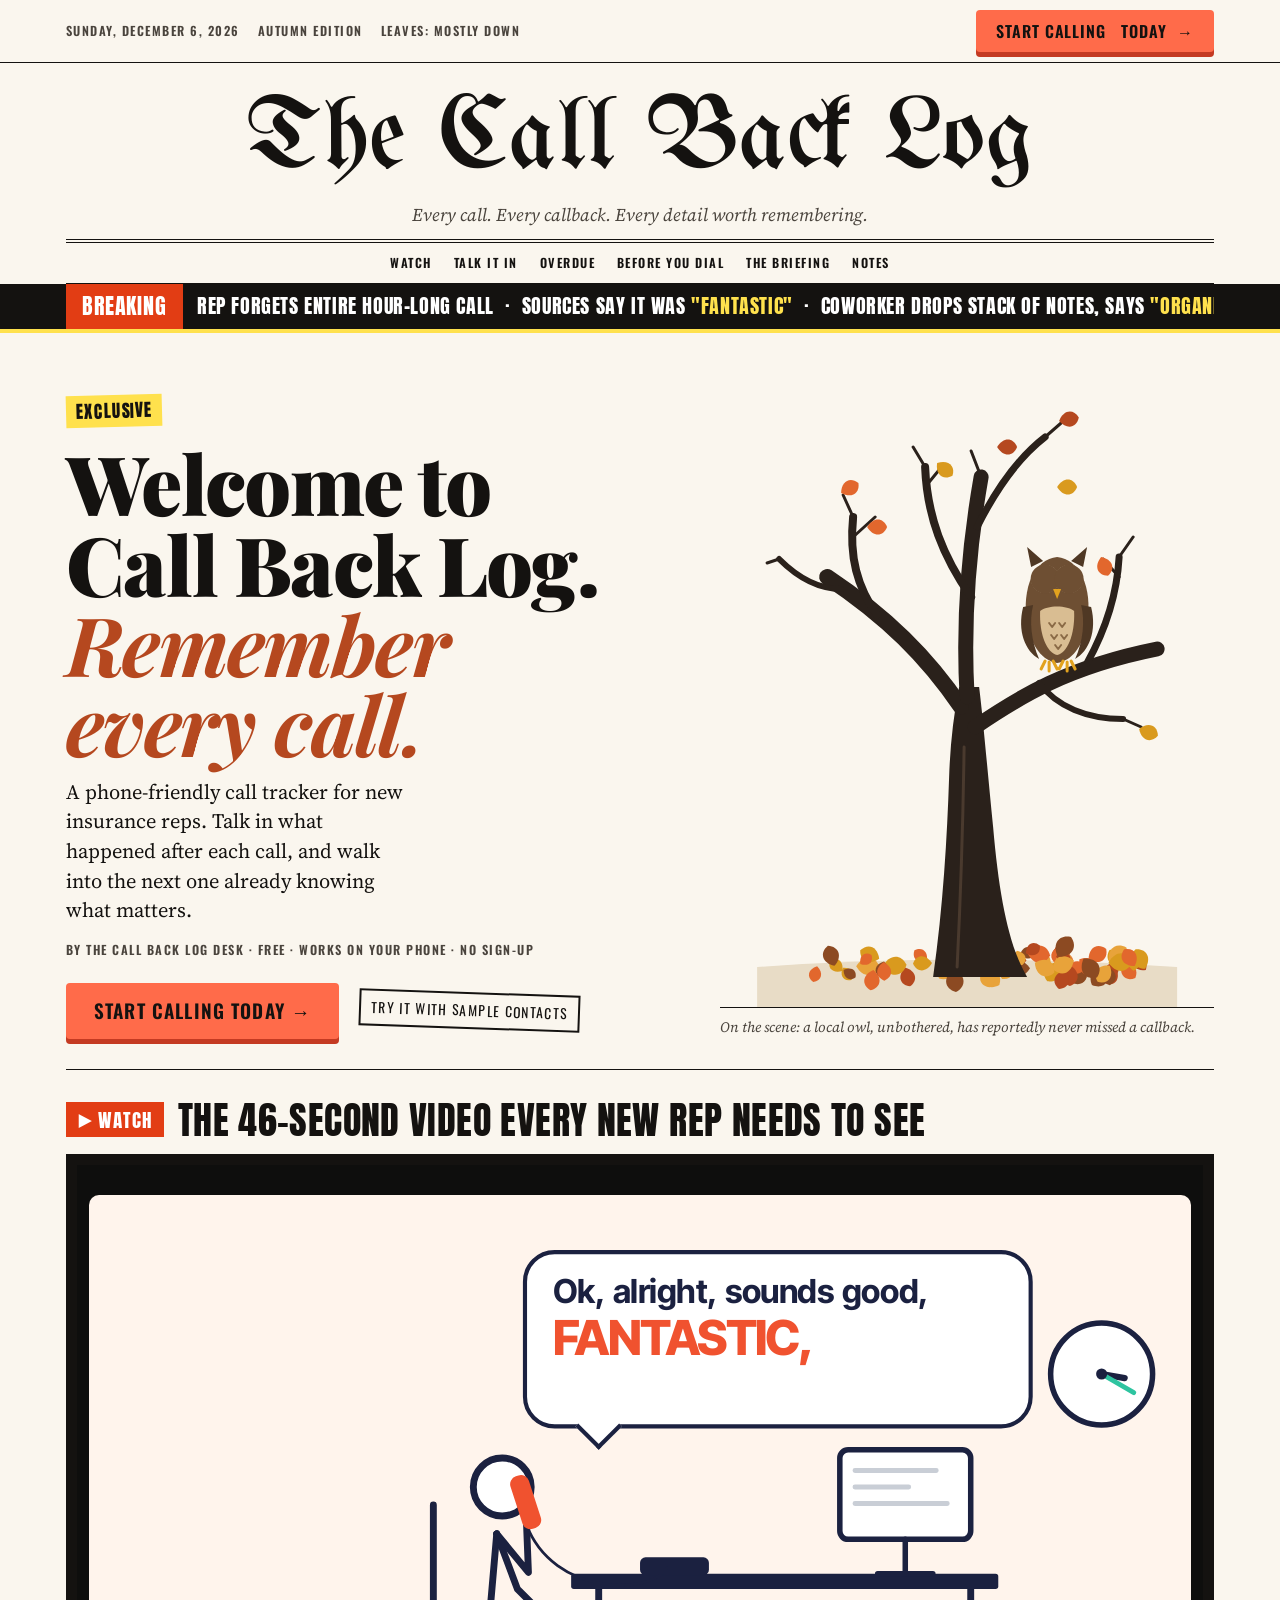
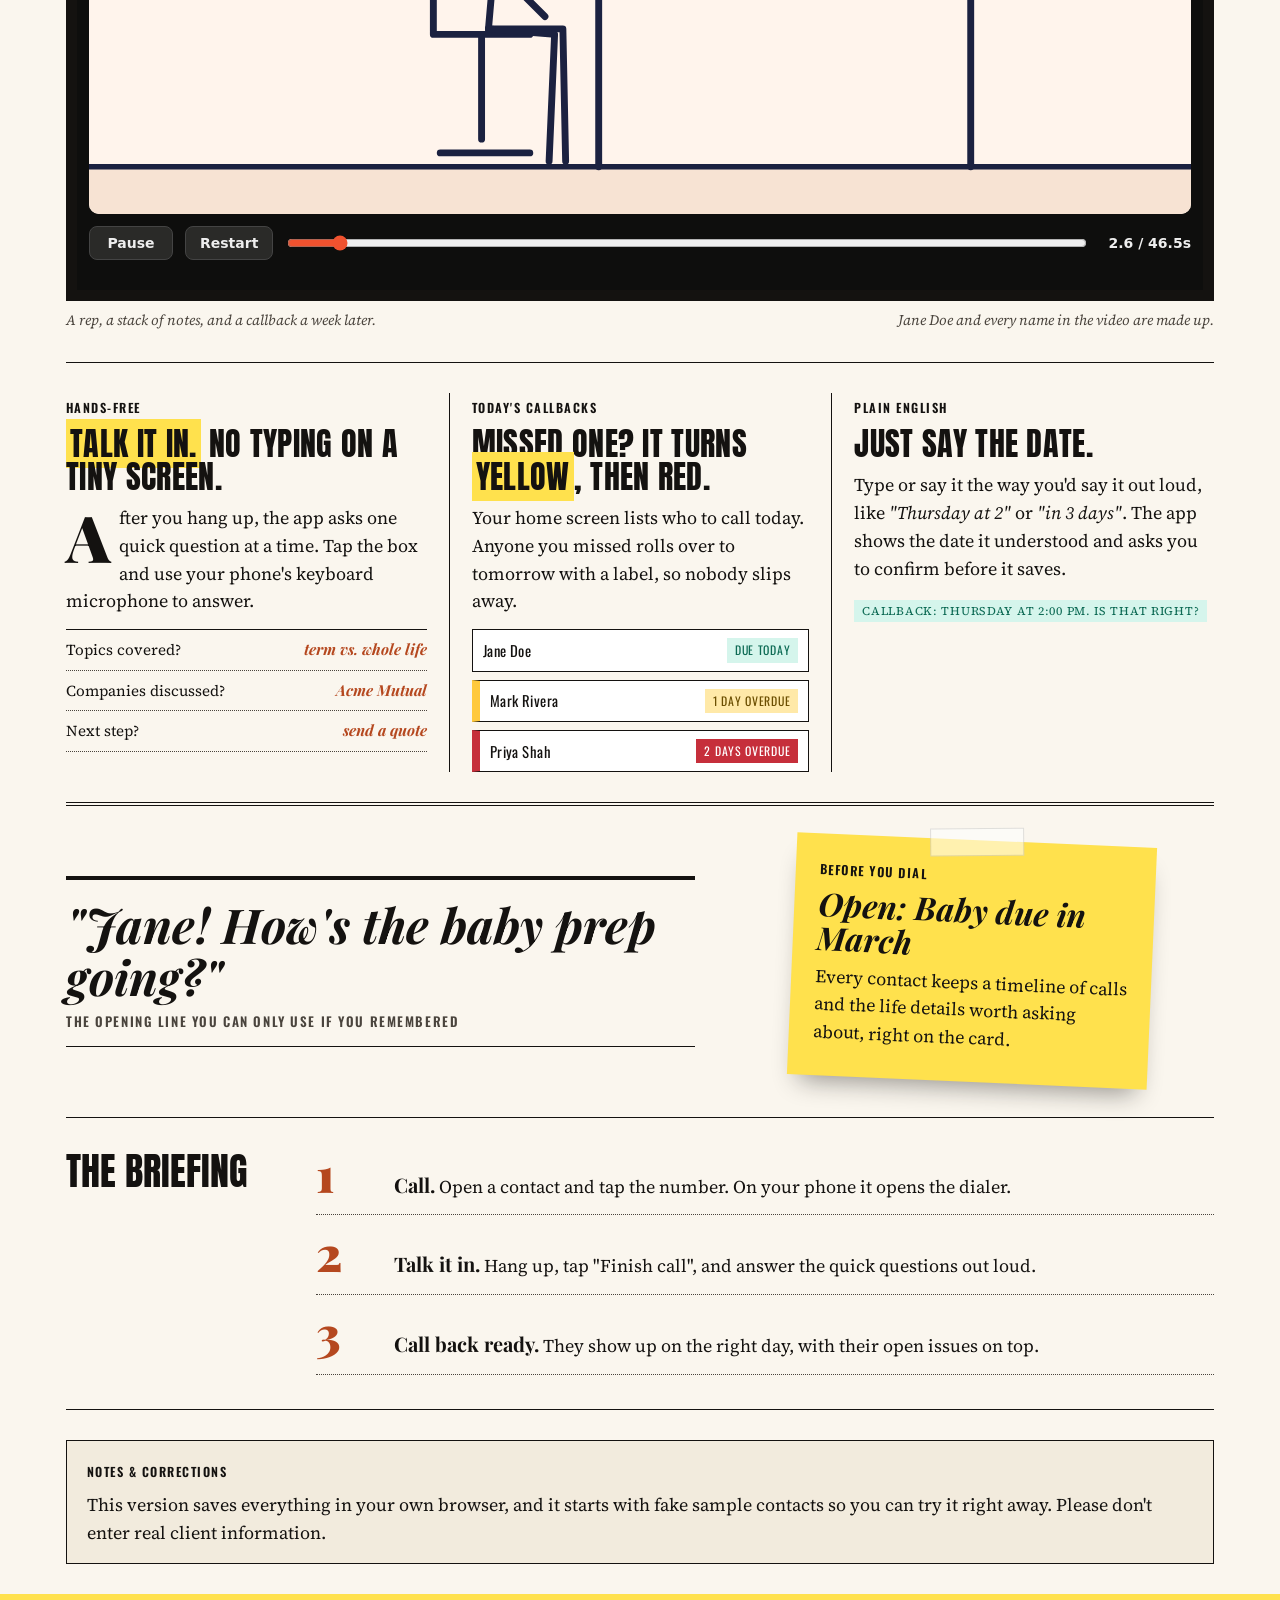
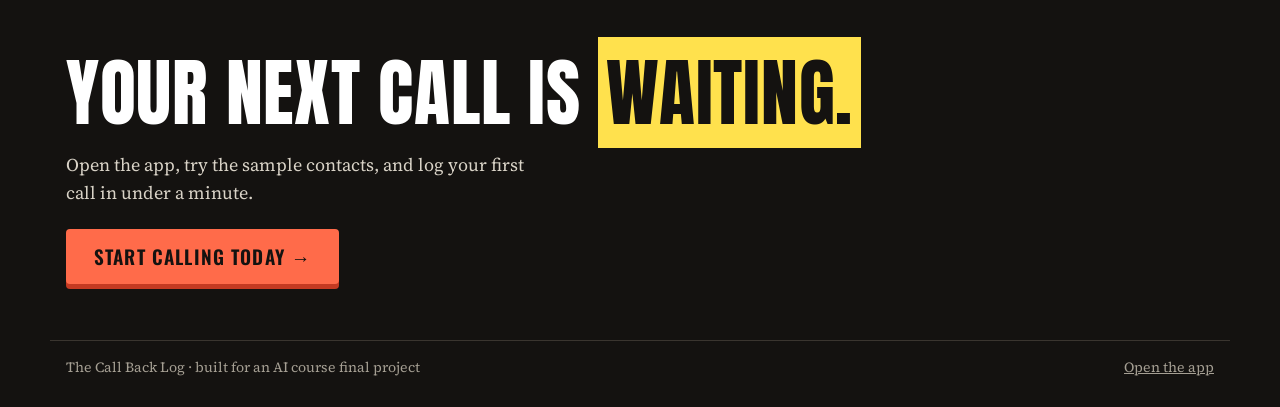
==== commit 4e7f92d2: "Perch the owl on its branch Co-Authored-By: Claude Opus 5.5 <noreply@anthropic.com>" ====
--- a/app/public/index.html
+++ b/app/public/index.html
@@ -236,7 +236,7 @@
           <path class="falling f2" d="M0 0 C6 -10 16 -10 20 0 C16 10 6 10 0 0 Z" transform="translate(300 120)" fill="#d99a1e"/>
           <path class="falling f3" d="M0 0 C6 -10 16 -10 20 0 C16 10 6 10 0 0 Z" transform="translate(240 80)" fill="#b5481f"/>
           <!-- the owl, perched on the right branch -->
-          <g transform="translate(300 230)">
+          <g transform="translate(300 250)">
             <path d="M-30 6 C-36 -30 -22 -58 0 -60 C22 -58 36 -30 30 6 C26 30 14 44 0 46 C-14 44 -26 30 -30 6 Z" fill="#6e4f33"/>
             <path d="M-34 -10 C-40 14 -32 34 -18 42 C-26 24 -28 4 -24 -12 Z" fill="#4f3824"/>
             <path d="M34 -10 C40 14 32 34 18 42 C26 24 28 4 24 -12 Z" fill="#4f3824"/>
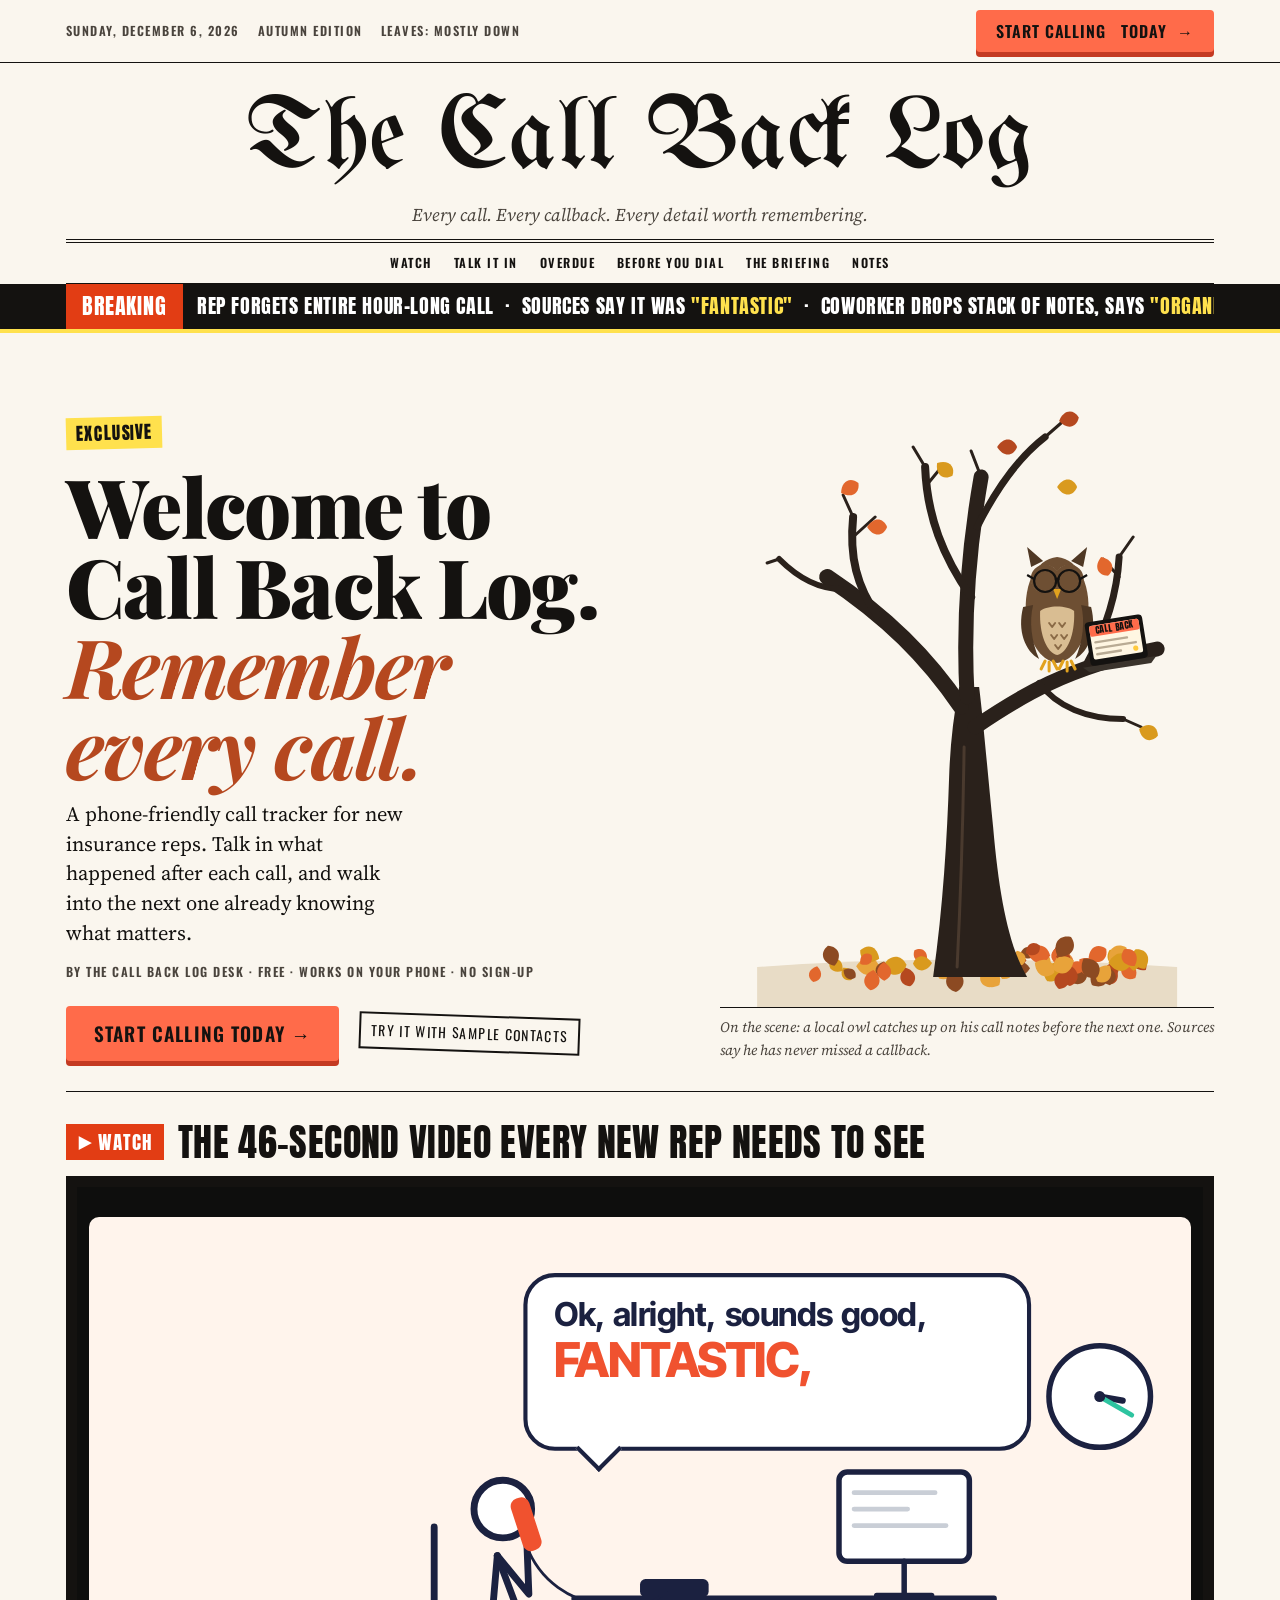
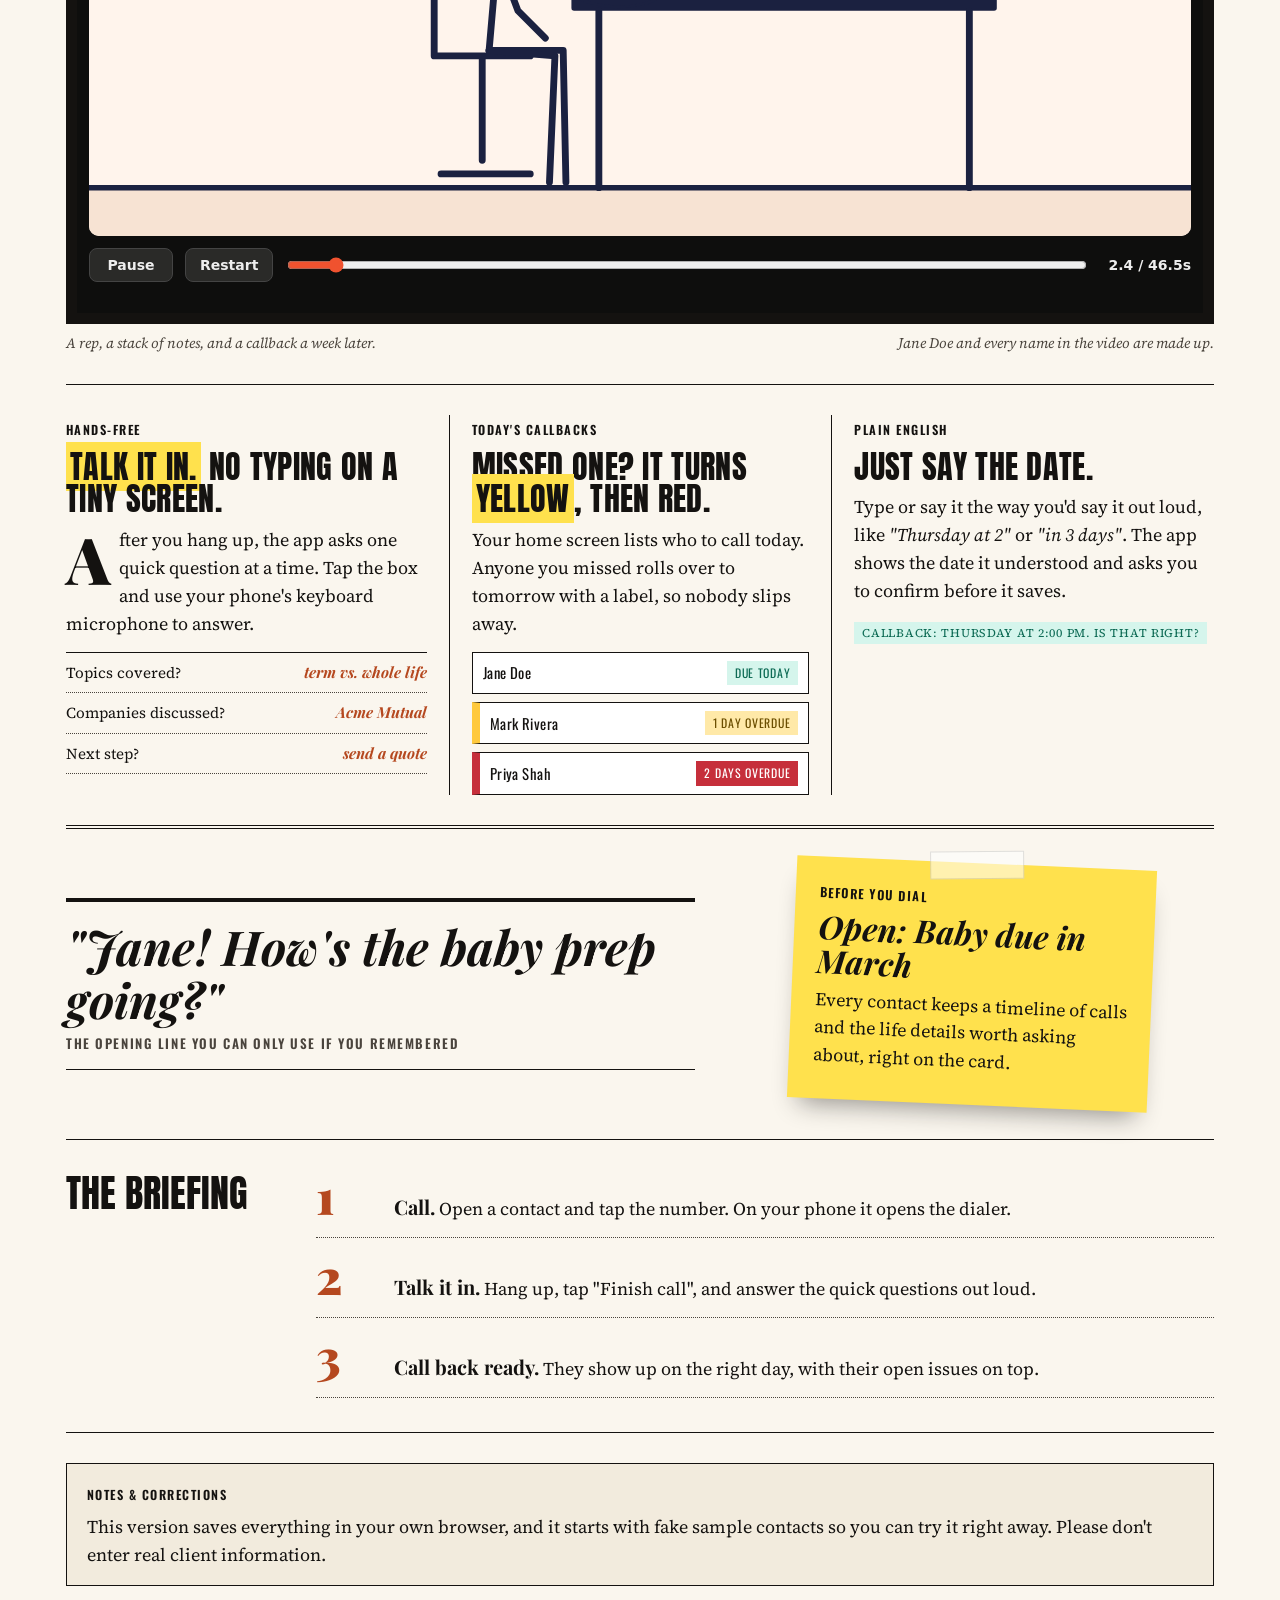
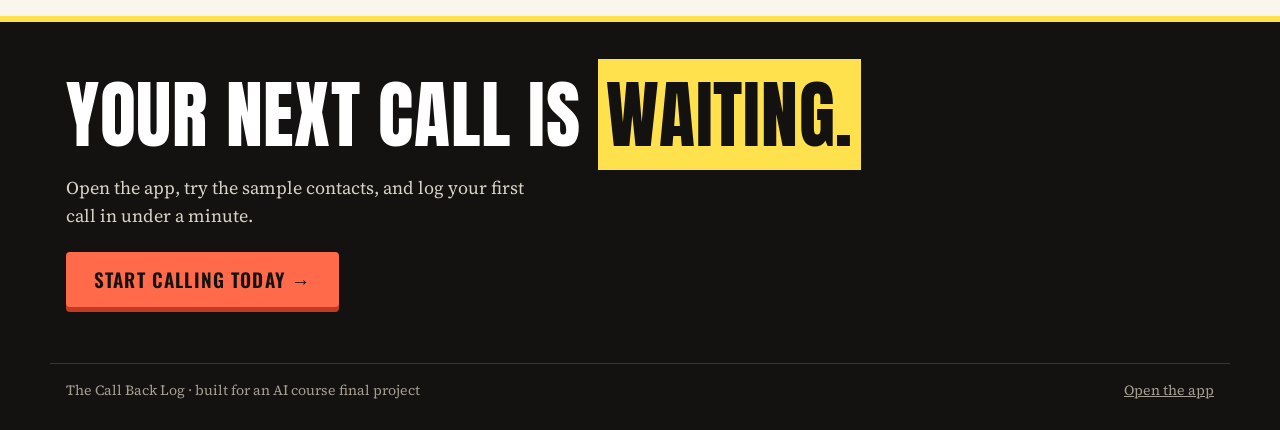
==== commit 4cef9ba7: "Owl reads his call notes on a laptop Co-Authored-By: Claude Opus 5.5 <noreply@anthropic.com>" ====
--- a/app/public/index.html
+++ b/app/public/index.html
@@ -203,7 +203,7 @@
 
       <figure class="tree">
         <svg viewBox="0 0 420 640" role="img" aria-labelledby="treeTitle">
-          <title id="treeTitle">A nearly bare autumn tree with an owl perched on a branch and a pile of fallen leaves</title>
+          <title id="treeTitle">A nearly bare autumn tree with an owl in reading glasses on a branch, reading a laptop that says Call Back, above a pile of fallen leaves</title>
           <!-- ground and leaf pile -->
           <path d="M0 600 Q210 585 420 600 V640 H0 Z" fill="#e8dcc6"/>
           <g id="pile"></g>
@@ -247,16 +247,27 @@
             <circle cx="12" cy="-38" r="14" fill="#f3e6cc"/>
             <circle cx="-12" cy="-38" r="8.5" fill="#ffc93c"/>
             <circle cx="12" cy="-38" r="8.5" fill="#ffc93c"/>
-            <circle cx="-11" cy="-37" r="5" fill="#141210"/>
-            <circle cx="13" cy="-37" r="5" fill="#141210"/>
-            <circle cx="-9" cy="-39.5" r="1.6" fill="#fff"/>
-            <circle cx="15" cy="-39.5" r="1.6" fill="#fff"/>
+            <circle cx="-8" cy="-34" r="5" fill="#141210"/>
+            <circle cx="16" cy="-34" r="5" fill="#141210"/>
+            <circle cx="-6.5" cy="-36" r="1.6" fill="#fff"/>
+            <circle cx="17.5" cy="-36" r="1.6" fill="#fff"/>
             <g class="owl-lids" fill="#6e4f33"><circle cx="-12" cy="-38" r="14.5"/><circle cx="12" cy="-38" r="14.5"/></g>
             <path d="M-4 -28 L4 -28 L0 -18 Z" fill="#e2a21e"/>
             <path d="M-12 44 l-4 8 M-8 45 l0 9 M-4 44 l4 8 M6 44 l-4 8 M10 45 l0 9 M14 44 l4 8" stroke="#e2a21e" stroke-width="3" stroke-linecap="round"/>
+            <g fill="none" stroke="#141210" stroke-width="2.2"><circle cx="-12" cy="-36" r="11"/><circle cx="12" cy="-36" r="11"/><path d="M-1.5 -37 Q0 -40 1.5 -37 M-23 -38 L-30 -42 M23 -38 L30 -42"/></g>
+            <!-- laptop: he's catching up on his call notes -->
+            <g transform="translate(30 50) rotate(-9)">
+              <path d="M-4 0 H70 L64 6 H2 Z" fill="#3a332c"/>
+              <rect x="4" y="-44" width="58" height="44" rx="4" fill="#141210"/>
+              <rect x="8" y="-40" width="50" height="34" rx="2" fill="#fff6e2"/>
+              <rect x="8" y="-40" width="50" height="11" rx="2" fill="#ff6b4a"/>
+              <text x="33" y="-31.5" text-anchor="middle" font-family="Anton, Impact, sans-serif" font-size="9" letter-spacing=".5" fill="#141210">CALL BACK</text>
+              <path d="M12 -23 H44 M12 -17 H52 M12 -11 H36" stroke="#b9ab94" stroke-width="2.4" stroke-linecap="round"/>
+              <circle cx="51" cy="-11" r="2.6" fill="#ffc93c"/>
+            </g>
           </g>
         </svg>
-        <figcaption>On the scene: a local owl, unbothered, has reportedly never missed a callback.</figcaption>
+        <figcaption>On the scene: a local owl catches up on his call notes before the next one. Sources say he has never missed a callback.</figcaption>
       </figure>
     </section>
 
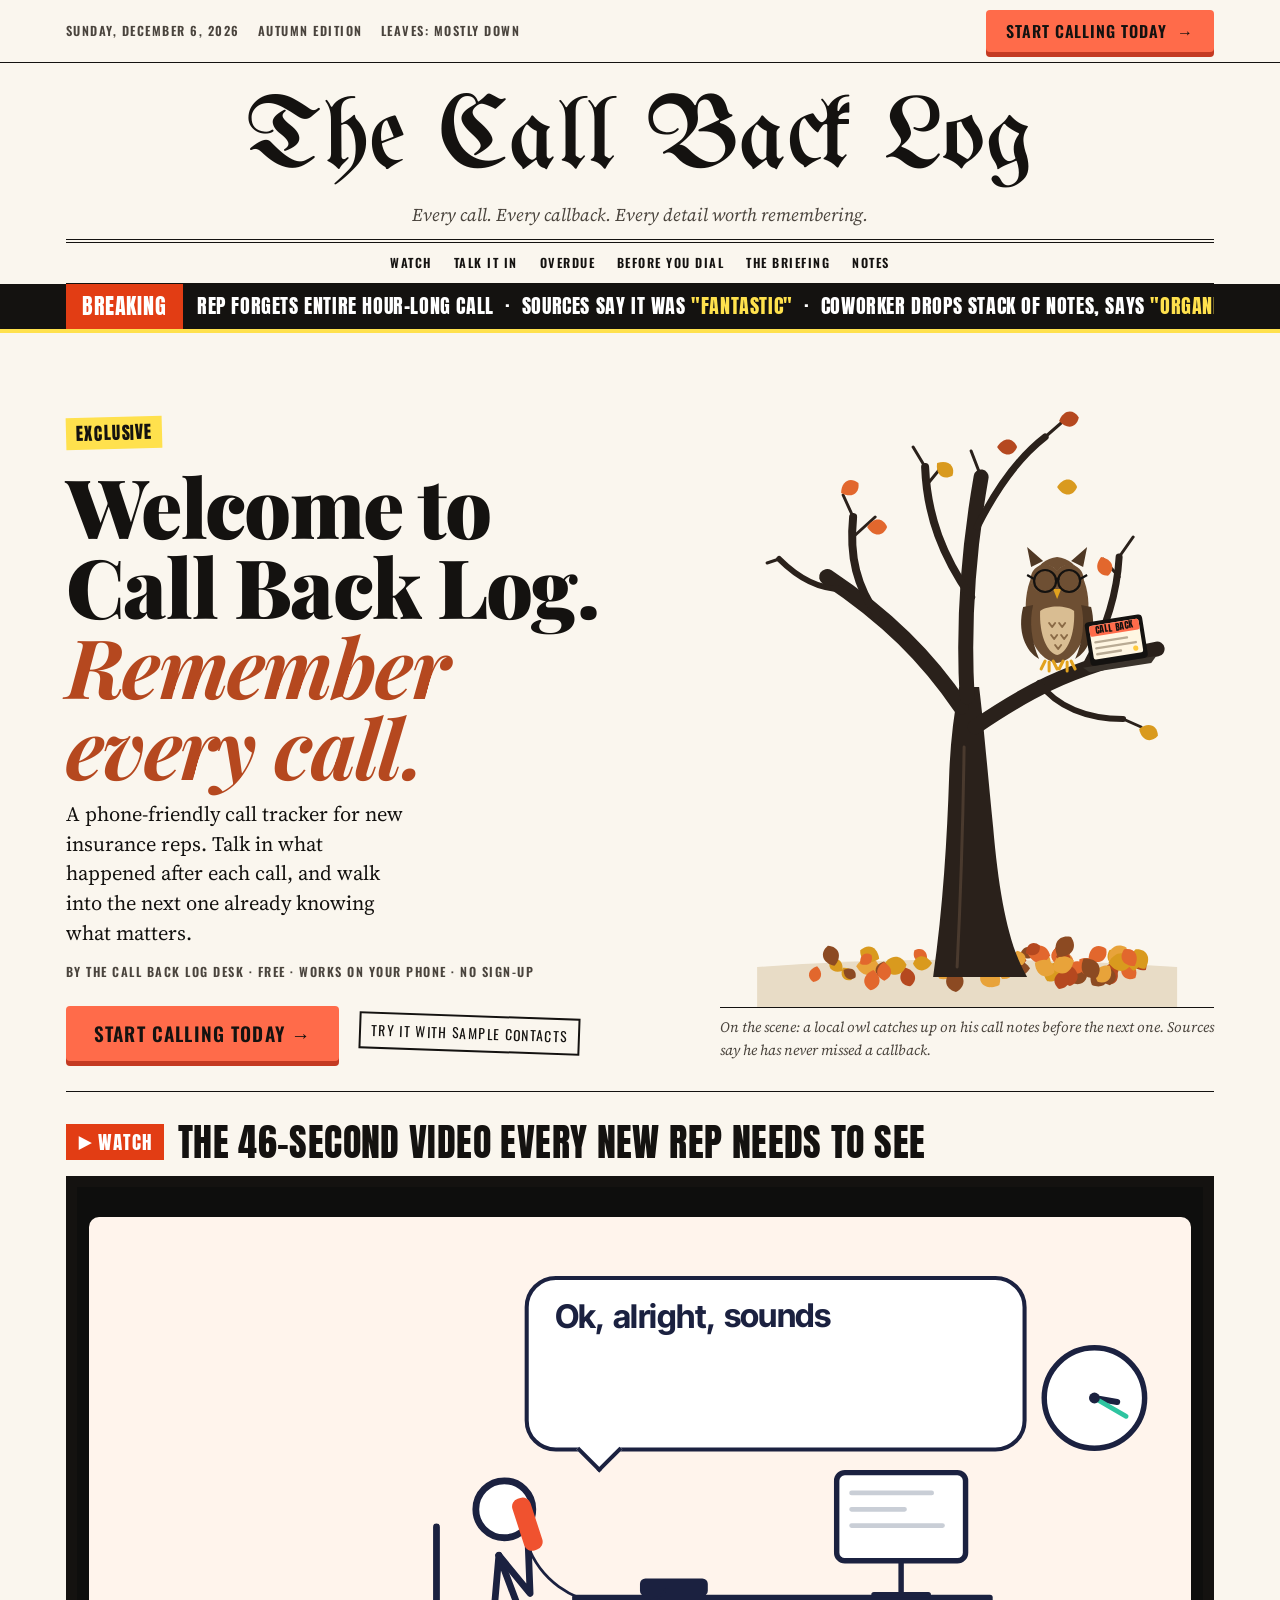
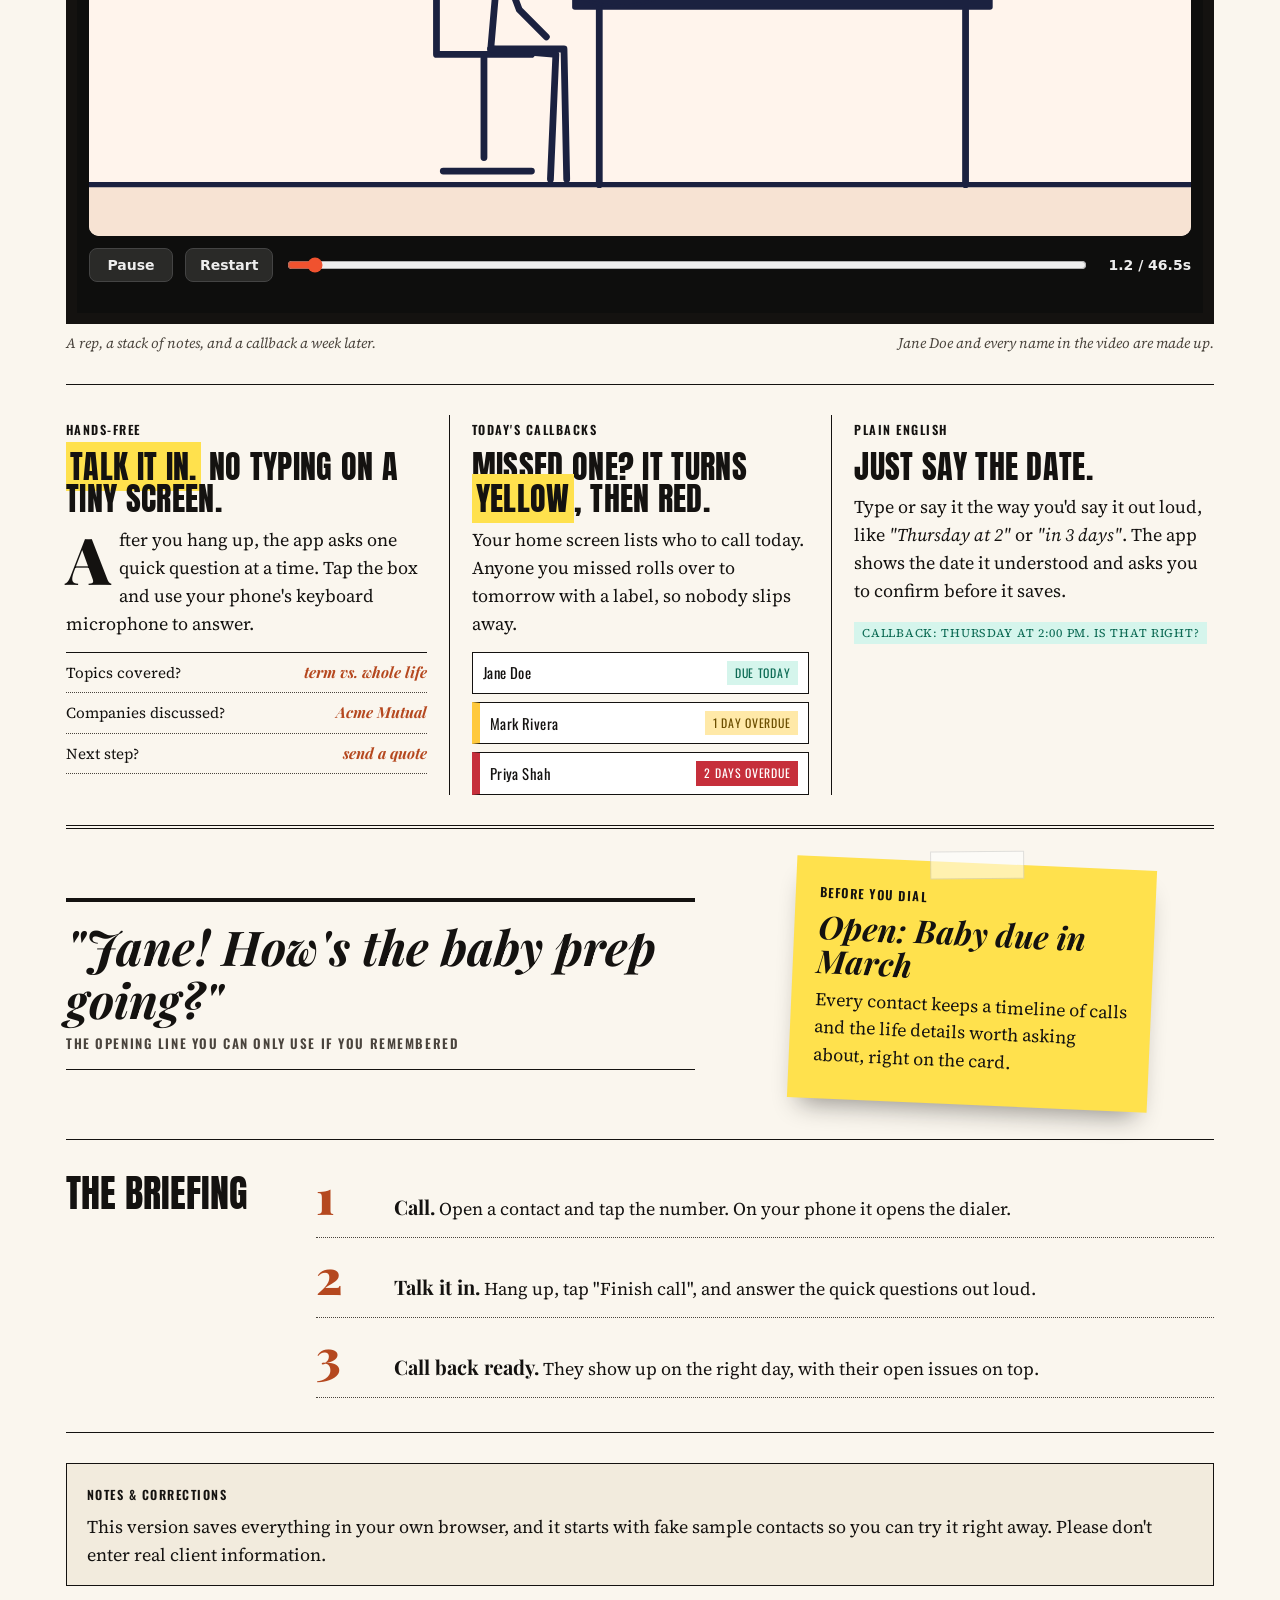
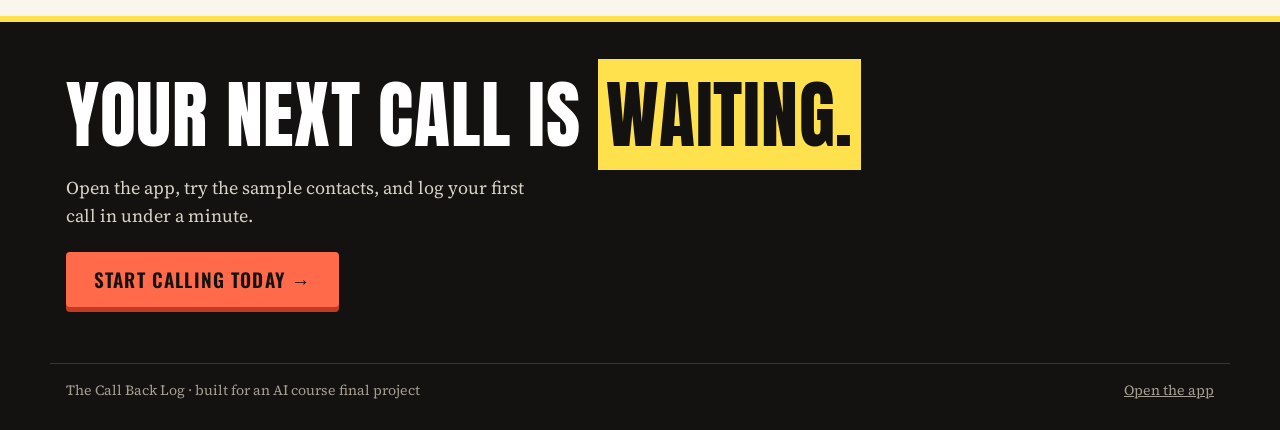
==== commit 84676f48: "Fix ad scenes showing through each other; start ad when on screen Scenes now hide with display:none," ====
--- a/app/public/index.html
+++ b/app/public/index.html
@@ -167,7 +167,7 @@
   <div class="strip">
     <div class="page">
       <div class="meta label"><span id="dateline">Fall Edition</span><span class="hide-sm">Autumn Edition</span><span class="hide-sm">Leaves: mostly down</span></div>
-      <a class="cta" href="app.html">Start calling<span class="long">&nbsp;today</span> &rarr;</a>
+      <a class="cta" href="app.html"><span>Start calling<span class="long"> today</span></span> &rarr;</a>
     </div>
   </div>
 
@@ -277,7 +277,7 @@
         <h3>The 46-second video every new rep needs to see</h3>
       </div>
       <div class="screen">
-        <iframe src="ad.html" title="Call Back Log ad: a 46-second animated story" loading="lazy" allow="fullscreen"></iframe>
+        <iframe id="adFrame" src="ad.html" title="Call Back Log ad: a 46-second animated story" loading="lazy" allow="fullscreen"></iframe>
       </div>
       <div class="credit"><span>A rep, a stack of notes, and a callback a week later.</span><span>Jane Doe and every name in the video are made up.</span></div>
     </section>
@@ -352,6 +352,17 @@
     try {
       document.getElementById('dateline').textContent = new Date().toLocaleDateString('en-US', { weekday: 'long', month: 'long', day: 'numeric', year: 'numeric' });
     } catch (e) { /* keep "Fall Edition" */ }
+    // start the ad only once at least half of it is on screen
+    (function () {
+      const f = document.getElementById('adFrame');
+      if (!f || !('IntersectionObserver' in window)) return;
+      let seen = false, ready = false;
+      const go = () => { if (seen && ready) { try { f.contentWindow.postMessage('cbl-play', '*'); } catch (e) {} } };
+      f.addEventListener('load', () => { ready = true; go(); });
+      new IntersectionObserver((list, obs) => {
+        if (list.some((x) => x.isIntersecting)) { seen = true; go(); obs.disconnect(); }
+      }, { threshold: 0.5 }).observe(f);
+    })();
     // the leaf pile under the tree: the same pile every visit
     (function () {
       let seed = 7;
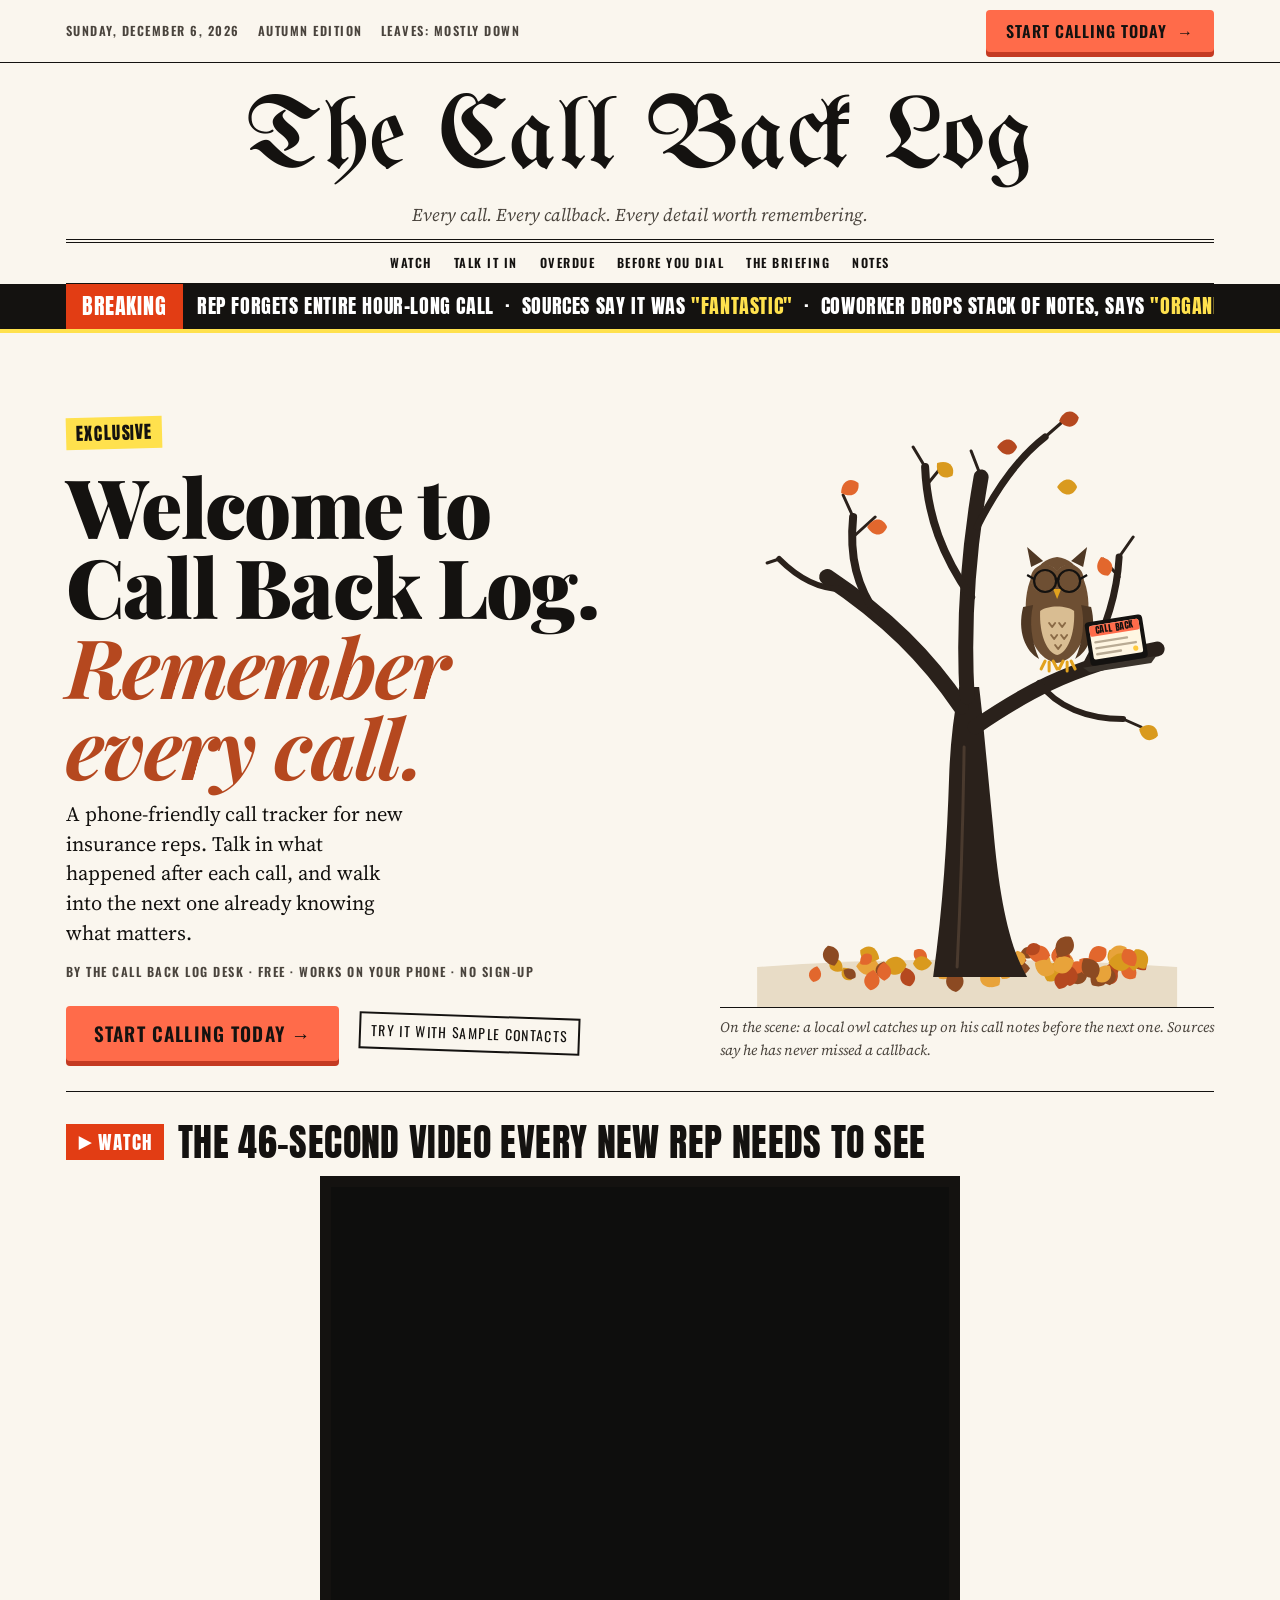
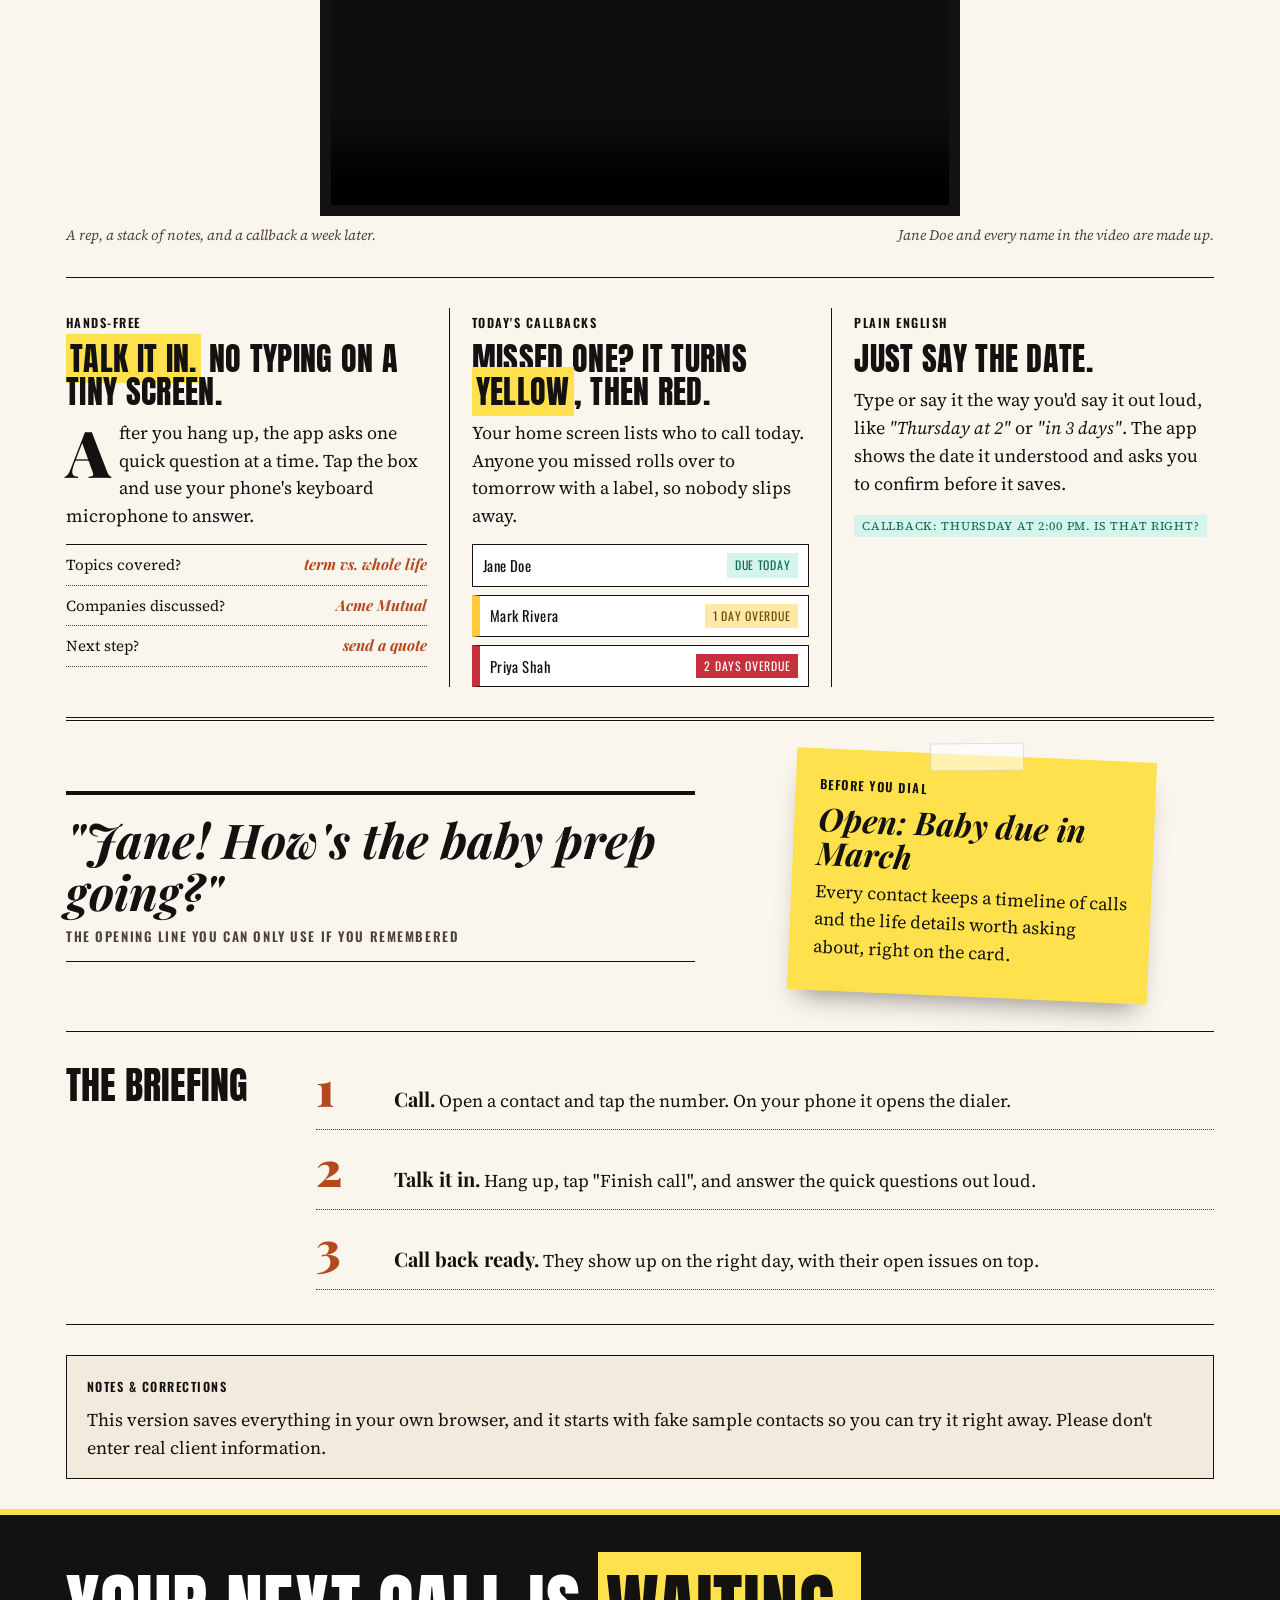
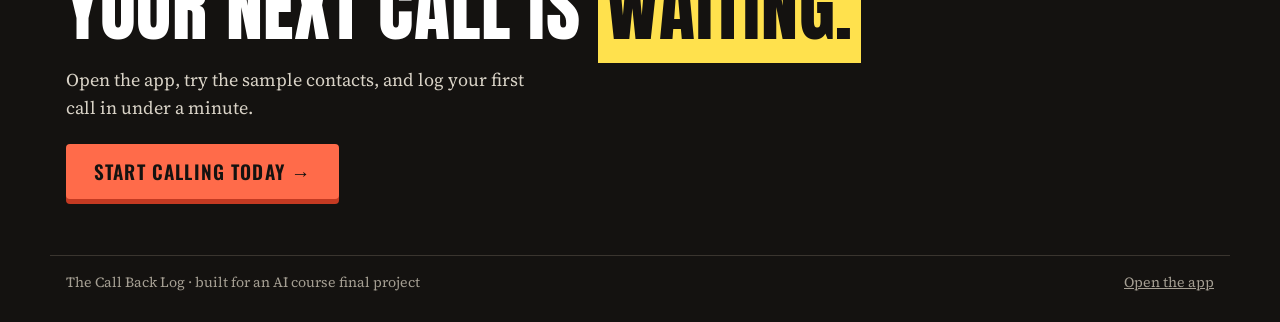
==== commit 164c372a: "Tree on the right on any computer-sized window At 1000px and wider the tree is fixed at the bottom r" ====
--- a/app/public/index.html
+++ b/app/public/index.html
@@ -90,7 +90,8 @@
     .play-tag { background: var(--hot); color: #fff; font: 400 1.2rem/1 var(--tab); letter-spacing: .05em; padding: 8px 12px; display: inline-flex; gap: 8px; align-items: center; }
     .watch h3 { margin: 0; font: 400 clamp(1.6rem, 3.6vw, 2.4rem)/1.05 var(--tab); letter-spacing: .01em; text-transform: uppercase; }
     .screen { border: 3px solid var(--ink); background: var(--ink); padding: 8px; }
-    .screen iframe { display: block; width: 100%; border: 0; height: calc(min(100vw - 54px, 1158px) * 0.5625 + 74px); background: #0e0e0d; }
+    .screen { max-width: 640px; margin-inline: auto; }
+    .screen video { display: block; width: 100%; height: auto; aspect-ratio: 1; background: #0e0e0d; }
     .credit { display: flex; justify-content: space-between; flex-wrap: wrap; gap: 8px; font-size: .9rem; color: var(--ink-2); margin-top: 8px; font-style: italic; }
 
     /* stories in columns */
@@ -152,7 +153,6 @@
     @media (max-width: 560px) {
       .strip .meta .hide-sm, .strip .cta .long { display: none; }
       .strip .cta { padding: 10px 14px; }
-      .screen iframe { height: calc((100vw - 54px) * 0.5625 + 74px); }
       .breaking .tag { font-size: 1.05rem; padding: 10px; }
     }
     @media (prefers-reduced-motion: reduce) {
@@ -277,7 +277,10 @@
         <h3>The 46-second video every new rep needs to see</h3>
       </div>
       <div class="screen">
-        <iframe id="adFrame" src="ad.html" title="Call Back Log ad: a 46-second animated story" loading="lazy" allow="fullscreen"></iframe>
+        <video id="adVideo" controls muted playsinline preload="metadata" poster="media/call-back-log-ad-poster.jpg" aria-label="Call Back Log ad: a 46-second animated story">
+          <source src="media/call-back-log-ad.mp4" type="video/mp4">
+          Your browser can't play this video. <a href="media/call-back-log-ad.mp4">Download the ad (MP4)</a>.
+        </video>
       </div>
       <div class="credit"><span>A rep, a stack of notes, and a callback a week later.</span><span>Jane Doe and every name in the video are made up.</span></div>
     </section>
@@ -352,16 +355,14 @@
     try {
       document.getElementById('dateline').textContent = new Date().toLocaleDateString('en-US', { weekday: 'long', month: 'long', day: 'numeric', year: 'numeric' });
     } catch (e) { /* keep "Fall Edition" */ }
-    // start the ad only once at least half of it is on screen
+    // start the ad (muted, so browsers allow it) once at least half of it is on screen; the controls turn the sound on
     (function () {
-      const f = document.getElementById('adFrame');
-      if (!f || !('IntersectionObserver' in window)) return;
-      let seen = false, ready = false;
-      const go = () => { if (seen && ready) { try { f.contentWindow.postMessage('cbl-play', '*'); } catch (e) {} } };
-      f.addEventListener('load', () => { ready = true; go(); });
+      const v = document.getElementById('adVideo');
+      if (!v || !('IntersectionObserver' in window)) return;
+      if (window.matchMedia && window.matchMedia('(prefers-reduced-motion: reduce)').matches) return;
       new IntersectionObserver((list, obs) => {
-        if (list.some((x) => x.isIntersecting)) { seen = true; go(); obs.disconnect(); }
-      }, { threshold: 0.5 }).observe(f);
+        if (list.some((x) => x.isIntersecting)) { const p = v.play(); if (p && p.catch) p.catch(() => {}); obs.disconnect(); }
+      }, { threshold: 0.5 }).observe(v);
     })();
     // the leaf pile under the tree: the same pile every visit
     (function () {
